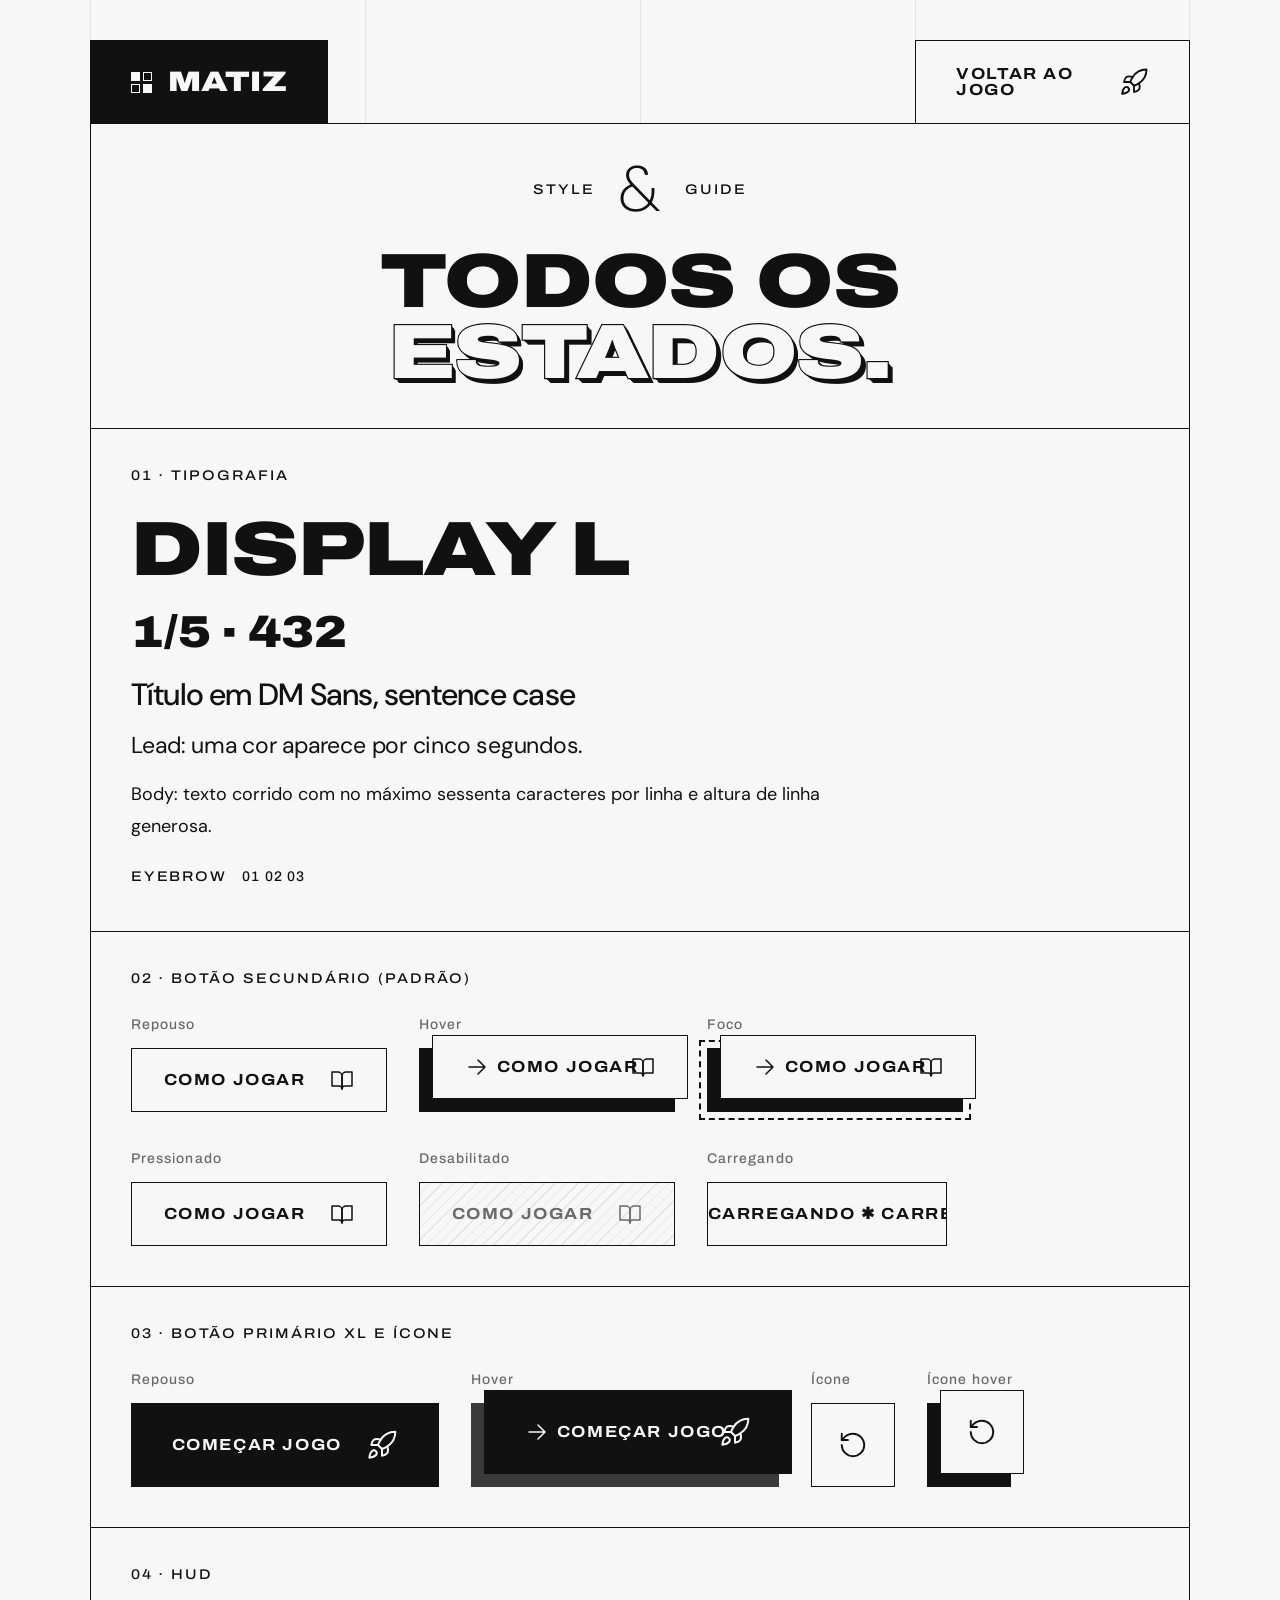
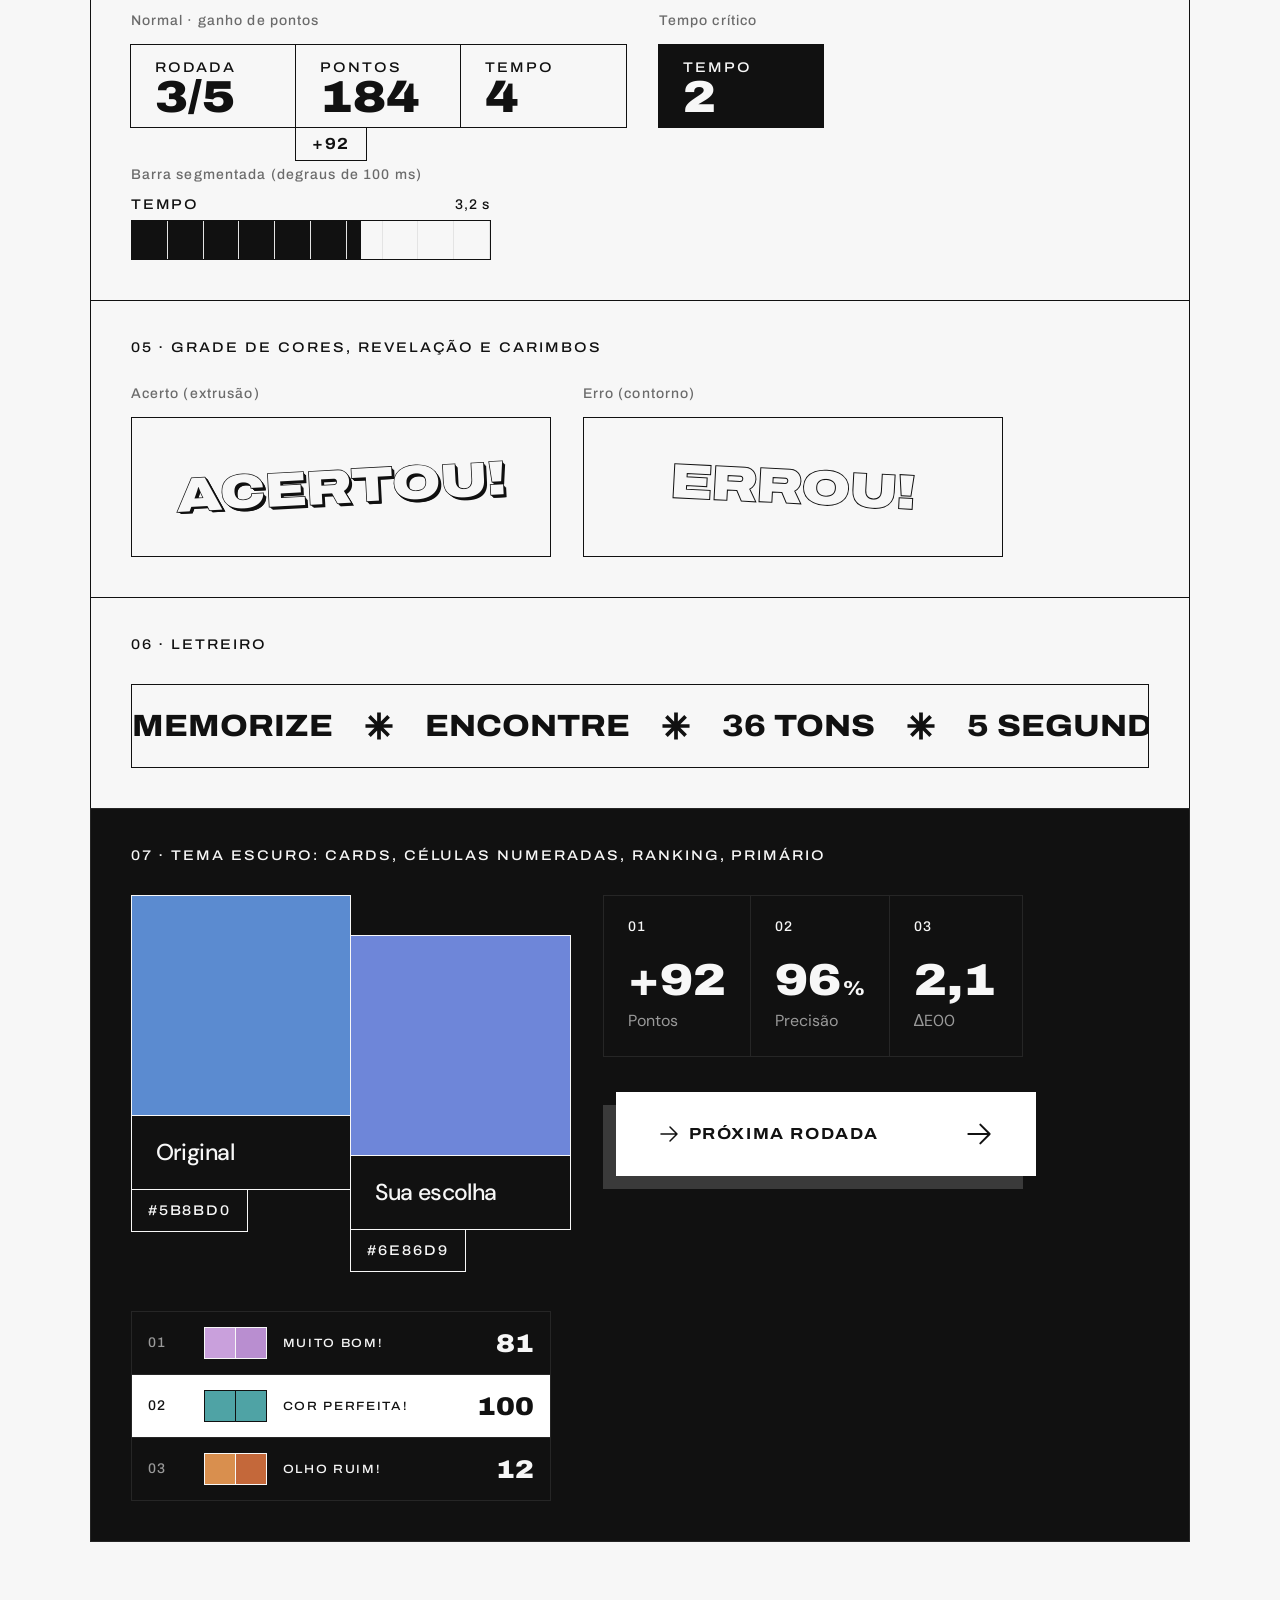
==== styleguide.html @ 28dfd8de "Redesign neo-brutalista, botões com motion da referência e publicação - Tokens em css/tokens.css; gr" ====
<!doctype html>
<html lang="pt-BR">
<head>
  <meta charset="utf-8">
  <meta name="viewport" content="width=device-width, initial-scale=1">
  <title>Matiz — style guide</title>
  <link rel="preconnect" href="https://fonts.googleapis.com">
  <link rel="preconnect" href="https://fonts.gstatic.com" crossorigin>
  <link href="https://fonts.googleapis.com/css2?family=Archivo:wdth,wght@100..125,400..900&family=DM+Sans:opsz,wght@9..40,200..500&display=swap" rel="stylesheet">
  <link rel="stylesheet" href="css/tokens.css">
  <link rel="stylesheet" href="styles.css">
  <style>
    /* Só a moldura desta página interna; os componentes vêm de styles.css. */
    .sg-section { border: var(--stroke) solid var(--border); margin-top: calc(var(--stroke) * -1); padding: var(--cell-pad); background: var(--surface); color: var(--text); }
    .sg-section > .eyebrow { display: block; margin-bottom: var(--s-5); }
    .sg-row { display: flex; flex-wrap: wrap; gap: var(--s-6) var(--s-5); align-items: flex-end; }
    .sg-item { display: flex; flex-direction: column; gap: var(--s-3); }
    .sg-item > .meta { color: var(--text-muted); }
    .sg-hud { display: flex; }
    .sg-card { width: 220px; }
    .sg-stamp { position: relative; height: 140px; width: 420px; max-width: 100%; border: var(--stroke) solid var(--border); }
    .sg-stamp .stamp { visibility: visible; font-size: 3rem; }
    .sg-progress { width: 360px; }
  </style>
</head>
<body data-theme="light">
  <svg width="0" height="0" style="position:absolute" aria-hidden="true">
    <defs>
      <symbol id="i-arrow" viewBox="0 0 24 24"><path d="M4 12h16M13 5l7 7-7 7"/></symbol>
      <symbol id="i-rocket" viewBox="0 0 24 24"><path d="M4.5 16.5c-1.5 1.26-2 5-2 5s3.74-.5 5-2c.71-.84.7-2.13-.09-2.91a2.18 2.18 0 0 0-2.91-.09z"/><path d="m12 15-3-3a22 22 0 0 1 2-3.95A12.88 12.88 0 0 1 22 2c0 2.72-.78 7.5-6 11a22.35 22.35 0 0 1-4 2z"/><path d="M9 12H4s.55-3.03 2-4c1.62-1.08 5 0 5 0M12 15v5s3.03-.55 4-2c1.08-1.62 0-5 0-5"/></symbol>
      <symbol id="i-restart" viewBox="0 0 24 24"><path d="M3 12a9 9 0 1 0 9-9 9.75 9.75 0 0 0-6.74 2.74L3 8"/><path d="M3 3v5h5"/></symbol>
      <symbol id="i-book" viewBox="0 0 24 24"><path d="M2 4h6a4 4 0 0 1 4 4v13a3 3 0 0 0-3-3H2z"/><path d="M22 4h-6a4 4 0 0 0-4 4v13a3 3 0 0 1 3-3h7z"/></symbol>
      <symbol id="i-star" viewBox="0 0 24 24"><path d="M12 2v20M2 12h20M4.9 4.9l14.2 14.2M19.1 4.9 4.9 19.1"/></symbol>
    </defs>
  </svg>
  <div class="bg-grid" aria-hidden="true"><i></i><i></i><i></i><i></i></div>

  <div class="wrap">
    <header class="top">
      <a class="btn btn-logo" href="index.html" aria-label="Matiz — voltar ao jogo"><span class="btn__panel"><span class="logo-mark" aria-hidden="true"><i></i><i></i><i></i><i></i></span><span class="logo-word">Matiz</span></span></a>
      <a class="btn btn-link-cell" href="index.html" style="margin-left:auto;width:calc(100% / var(--cols));text-decoration:none">
        <span class="btn__panel"><svg class="i btn__arrow" aria-hidden="true"><use href="#i-arrow"/></svg><span class="btn__text">Voltar ao jogo</span><svg class="i btn__icon btn__icon--rocket" aria-hidden="true"><use href="#i-rocket"/></svg></span>
      </a>
    </header>

    <section class="sg-section">
      <p class="pair"><span class="eyebrow">Style</span><span class="pair-amp" aria-hidden="true">&amp;</span><span class="eyebrow">Guide</span></p>
      <h1 class="display-l" style="text-align:center;margin-top:var(--s-5)">Todos os <span class="t-extrude">estados.</span></h1>
    </section>

    <section class="sg-section">
      <span class="eyebrow">01 · Tipografia</span>
      <p class="display-l">Display L</p>
      <p class="stat" style="margin-top:var(--s-4)">1/5 · 432</p>
      <p class="title" style="margin-top:var(--s-4)">Título em DM Sans, sentence case</p>
      <p class="lead" style="margin-top:var(--s-3)">Lead: uma cor aparece por cinco segundos.</p>
      <p style="margin-top:var(--s-3);max-width:60ch">Body: texto corrido com no máximo sessenta caracteres por linha e altura de linha generosa.</p>
      <p style="margin-top:var(--s-3)"><span class="eyebrow">Eyebrow</span> &nbsp; <span class="meta">01 02 03</span></p>
    </section>

    <section class="sg-section">
      <span class="eyebrow">02 · Botão secundário (padrão)</span>
      <div class="sg-row">
        <div class="sg-item"><span class="meta">Repouso</span><button class="btn"><span class="btn__panel"><svg class="i btn__arrow" aria-hidden="true"><use href="#i-arrow"/></svg><span class="btn__text">Como jogar</span><svg class="i btn__icon btn__icon--book" aria-hidden="true"><use href="#i-book"/></svg></span></button></div>
        <div class="sg-item"><span class="meta">Hover</span><button class="btn is-hover"><span class="btn__panel"><svg class="i btn__arrow" aria-hidden="true"><use href="#i-arrow"/></svg><span class="btn__text">Como jogar</span><svg class="i btn__icon btn__icon--book" aria-hidden="true"><use href="#i-book"/></svg></span></button></div>
        <div class="sg-item"><span class="meta">Foco</span><button class="btn is-focus"><span class="btn__panel"><svg class="i btn__arrow" aria-hidden="true"><use href="#i-arrow"/></svg><span class="btn__text">Como jogar</span><svg class="i btn__icon btn__icon--book" aria-hidden="true"><use href="#i-book"/></svg></span></button></div>
        <div class="sg-item"><span class="meta">Pressionado</span><button class="btn is-active"><span class="btn__panel"><svg class="i btn__arrow" aria-hidden="true"><use href="#i-arrow"/></svg><span class="btn__text">Como jogar</span><svg class="i btn__icon btn__icon--book" aria-hidden="true"><use href="#i-book"/></svg></span></button></div>
        <div class="sg-item"><span class="meta">Desabilitado</span><button class="btn" disabled><span class="btn__panel"><svg class="i btn__arrow" aria-hidden="true"><use href="#i-arrow"/></svg><span class="btn__text">Como jogar</span><svg class="i btn__icon btn__icon--book" aria-hidden="true"><use href="#i-book"/></svg></span></button></div>
        <div class="sg-item"><span class="meta">Carregando</span><button class="btn is-loading" style="width:240px"><span class="btn__panel"><svg class="i btn__arrow" aria-hidden="true"><use href="#i-arrow"/></svg><span class="btn__text">Como jogar</span><svg class="i btn__icon btn__icon--book" aria-hidden="true"><use href="#i-book"/></svg></span></button></div>
      </div>
    </section>

    <section class="sg-section">
      <span class="eyebrow">03 · Botão primário xl e ícone</span>
      <div class="sg-row">
        <div class="sg-item"><span class="meta">Repouso</span><button class="btn btn-primary btn-xl"><span class="btn__panel"><svg class="i btn__arrow" aria-hidden="true"><use href="#i-arrow"/></svg><span class="btn__text">Começar jogo</span><svg class="i btn__icon btn__icon--rocket" aria-hidden="true"><use href="#i-rocket"/></svg></span></button></div>
        <div class="sg-item"><span class="meta">Hover</span><button class="btn btn-primary btn-xl is-hover"><span class="btn__panel"><svg class="i btn__arrow" aria-hidden="true"><use href="#i-arrow"/></svg><span class="btn__text">Começar jogo</span><svg class="i btn__icon btn__icon--rocket" aria-hidden="true"><use href="#i-rocket"/></svg></span></button></div>
        <div class="sg-item"><span class="meta">Ícone</span><button class="btn btn-icon" aria-label="Reiniciar"><span class="btn__panel"><svg class="i btn__icon btn__icon--spin" aria-hidden="true"><use href="#i-restart"/></svg></span></button></div>
        <div class="sg-item"><span class="meta">Ícone hover</span><button class="btn btn-icon is-hover" aria-label="Reiniciar"><span class="btn__panel"><svg class="i btn__icon btn__icon--spin" aria-hidden="true"><use href="#i-restart"/></svg></span></button></div>
      </div>
    </section>

    <section class="sg-section">
      <span class="eyebrow">04 · HUD</span>
      <div class="sg-row">
        <div class="sg-item"><span class="meta">Normal · ganho de pontos</span>
          <div class="sg-hud">
            <div class="hud-cell"><span class="eyebrow">Rodada</span><b class="stat">3/5</b></div>
            <div class="hud-cell"><span class="eyebrow">Pontos</span><b class="stat">184</b><span class="gain is-on">+92</span></div>
            <div class="hud-cell"><span class="eyebrow">Tempo</span><b class="stat">4</b></div>
          </div>
        </div>
        <div class="sg-item"><span class="meta">Tempo crítico</span>
          <div class="sg-hud"><div class="hud-cell hud-time is-critical"><span class="eyebrow">Tempo</span><b class="stat">2</b></div></div>
        </div>
        <div class="sg-item sg-progress"><span class="meta">Barra segmentada (degraus de 100 ms)</span>
          <div class="progress"><div class="progress-head"><span class="eyebrow">Tempo</span><span class="meta">3,2 s</span></div><div class="progress-bar"><i style="width:64%"></i></div></div>
        </div>
      </div>
    </section>

    <section class="sg-section">
      <span class="eyebrow">05 · Grade de cores, revelação e carimbos</span>
      <div class="sg-row">
        <div class="sg-item"><span class="meta">Acerto (extrusão)</span><div class="sg-stamp"><p class="stamp is-on t-extrude">Acertou!</p></div></div>
        <div class="sg-item"><span class="meta">Erro (contorno)</span><div class="sg-stamp"><p class="stamp is-on is-miss">Errou!</p></div></div>
      </div>
    </section>

    <section class="sg-section">
      <span class="eyebrow">06 · Letreiro</span>
      <div style="position:relative;height:var(--cell)">
        <div class="marquee" aria-hidden="true" style="left:0;width:100%;bottom:0">
          <div class="marquee__track">
            <span>Memorize</span><svg class="star"><use href="#i-star"/></svg><span>Encontre</span><svg class="star"><use href="#i-star"/></svg><span>36 tons</span><svg class="star"><use href="#i-star"/></svg><span>5 segundos</span><svg class="star"><use href="#i-star"/></svg>
            <span>Memorize</span><svg class="star"><use href="#i-star"/></svg><span>Encontre</span><svg class="star"><use href="#i-star"/></svg><span>36 tons</span><svg class="star"><use href="#i-star"/></svg><span>5 segundos</span><svg class="star"><use href="#i-star"/></svg>
          </div>
        </div>
      </div>
    </section>

    <section class="sg-section" data-theme="dark">
      <span class="eyebrow">07 · Tema escuro: cards, células numeradas, ranking, primário</span>
      <div class="sg-row" style="align-items:flex-start">
        <div class="cards" style="border:0;padding:0;width:440px">
          <figure class="card"><div class="card-media" style="background:#5B8BD0"></div><figcaption class="card-title">Original</figcaption><span class="card-tag">#5B8BD0</span></figure>
          <figure class="card"><div class="card-media" style="background:#6E86D9"></div><figcaption class="card-title">Sua escolha</figcaption><span class="card-tag">#6E86D9</span></figure>
        </div>
        <div class="sg-item" style="width:420px">
          <dl class="numbered">
            <div><span class="meta">01</span><dt>Pontos</dt><dd class="stat">+92</dd></div>
            <div><span class="meta">02</span><dt>Precisão</dt><dd class="stat">96<small>%</small></dd></div>
            <div><span class="meta">03</span><dt>ΔE00</dt><dd class="stat">2,1</dd></div>
          </dl>
          <button class="btn btn-primary btn-xl is-hover" style="margin-top:var(--s-5)"><span class="btn__panel"><svg class="i btn__arrow" aria-hidden="true"><use href="#i-arrow"/></svg><span class="btn__text">Próxima rodada</span><svg class="i btn__icon btn__icon--arrow" aria-hidden="true"><use href="#i-arrow"/></svg></span></button>
        </div>
        <ol class="ranking" style="border:0;padding:0;width:420px">
          <li><span class="meta">01</span><span class="pair-sw"><i style="background:#C9A0DC"></i><i style="background:#B98ED0"></i></span><span class="eyebrow">Muito bom!</span><span class="stat">81</span></li>
          <li class="is-top"><span class="meta">02</span><span class="pair-sw"><i style="background:#4FA3A5"></i><i style="background:#4FA3A5"></i></span><span class="eyebrow">Cor perfeita!</span><span class="stat">100</span></li>
          <li><span class="meta">03</span><span class="pair-sw"><i style="background:#D98F4E"></i><i style="background:#C4683A"></i></span><span class="eyebrow">Olho ruim!</span><span class="stat">12</span></li>
        </ol>
      </div>
    </section>
  </div>
</body>
</html>
---- css/tokens.css ----
/* Tokens — única fonte de cores, fontes, espaçamentos, sombras e durações. */
:root {
  /* Cores — tema claro (padrão) */
  --paper: #F7F7F7;
  --paper-pure: #FFFFFF;
  --ink: #111111;
  --ink-soft: #3A3A3A;
  --ink-muted: #6B6B6B;
  --line: #E4E4E4;
  --line-dark: #262626;
  --accent: none; /* sem acento: o jogo já é todo sobre cor */

  /* Papéis semânticos */
  --surface: var(--paper);
  --surface-invert: var(--ink);
  --text: var(--ink);
  --text-invert: var(--paper);
  --text-muted: var(--ink-muted);
  --border: var(--ink);
  --grid-line: var(--line);
  --hard-shadow: var(--ink);
  --hatch: repeating-linear-gradient(-45deg, transparent 0 7px, var(--grid-line) 7px 8px);
  --hatch-strong: repeating-linear-gradient(-45deg, transparent 0 6px, var(--ink) 6px 7.5px);

  /* Tipografia */
  --font-display: "Archivo", "Arial Black", sans-serif;
  --font-body: "DM Sans", "Helvetica Neue", Arial, sans-serif;

  --fs-display-xl: clamp(3.5rem, 8vw, 8rem);
  --fs-display-l: clamp(2.75rem, 6vw, 6rem);
  --fs-stat: clamp(2rem, 3.5vw, 3.5rem);
  --fs-title: clamp(1.75rem, 2.4vw, 2.75rem);
  --fs-lead: clamp(1.25rem, 1.8vw, 1.75rem);
  --fs-body: 1.125rem;
  --fs-label: 1rem;
  --fs-eyebrow: .875rem;
  --fs-meta: .875rem;
  --fs-marquee: clamp(1.5rem, 2.4vw, 2.25rem);

  /* Espaçamento (base 8) */
  --s-1: 4px; --s-2: 8px; --s-3: 16px; --s-4: 24px; --s-5: 32px;
  --s-6: 40px; --s-7: 64px; --s-8: 96px; --s-9: 128px;

  /* Módulo da grade */
  --cell: 84px;           /* altura dos blocos do topo e dos botões (80–85px) */
  --cell-sm: 64px;
  --cell-pad: 40px;
  --container: min(1880px, 100% - 14vw);
  --cols: 4;

  /* Bordas e sombras */
  --stroke: 1px;
  --frame: 10px;
  --lift-x: 13px;
  --lift-y: -13px;
  --modal-shadow: -12px 16px 0 0 var(--hard-shadow);

  /* Movimento */
  --ease-snap: cubic-bezier(.2, .9, .1, 1);
  --dur-instant: 60ms;
  --dur-fast: 120ms;
  --dur-base: 180ms;
  --dur-slow: 320ms;
  /* Movimento dos botões, medido na referência:
     painel desliza em 400ms; seta e texto deslizam em 800ms, curva expo-out */
  --ease-expo: cubic-bezier(.19, 1, .22, 1);
  --dur-lift: 400ms;
  --dur-glide: 800ms;
  --arrow-shift: 32px;
}

[data-theme="dark"] {
  --surface: var(--ink);
  --surface-invert: var(--paper-pure);
  --text: var(--paper);
  --text-invert: var(--ink);
  --text-muted: #9A9A9A;
  --border: var(--line-dark);
  --grid-line: var(--line-dark);
  --hard-shadow: var(--ink-soft);
}

@media (max-width: 767px) {
  :root {
    --cols: 2;
    --cell: 64px;
    --cell-pad: 24px;
    --lift-x: 6px;
    --lift-y: -6px;
    --fs-label: .875rem;
    --modal-shadow: -6px 8px 0 0 var(--hard-shadow);
  }
}
---- styles.css ----
/*
 * Matiz — neo-brutalismo editorial: grade exposta, monocromia, caixas de 1px
 * com bordas compartilhadas e peças que se soltam da grade com sombra dura.
 * Todos os valores vêm de css/tokens.css. As únicas cores fora dos tokens
 * são as cores do próprio jogo (amostras), aplicadas via JS.
 */

* { box-sizing: border-box; margin: 0; padding: 0; }

html { background: var(--paper); }

body {
  min-height: 100vh;
  min-height: 100dvh;
  background: var(--surface);
  color: var(--text);
  font-family: var(--font-body);
  font-size: var(--fs-body);
  line-height: 1.8;
  font-variant-numeric: tabular-nums;
  -webkit-font-smoothing: antialiased;
  -webkit-tap-highlight-color: transparent;
  overflow-x: hidden;
}

button { font: inherit; color: inherit; background: none; border: 0; cursor: pointer; text-align: left; }
ol, ul { list-style: none; }

:focus-visible { outline: 2px dashed var(--text); outline-offset: 6px; }

/* ---------- Tipografia ---------- */

.display-xl,
.display-l,
.stat,
.label,
.eyebrow,
.meta,
.btn {
  font-family: var(--font-display);
}

.display-xl {
  font-size: var(--fs-display-xl);
  font-weight: 900;
  font-variation-settings: "wdth" 125;
  line-height: .9;
  letter-spacing: -0.01em;
  text-transform: uppercase;
}
.display-l {
  font-size: var(--fs-display-l);
  font-weight: 900;
  font-variation-settings: "wdth" 125;
  line-height: .92;
  letter-spacing: -0.01em;
  text-transform: uppercase;
}
.stat {
  font-size: var(--fs-stat);
  font-weight: 900;
  font-variation-settings: "wdth" 112;
  line-height: 1;
  font-variant-numeric: tabular-nums;
}
.title {
  font-family: var(--font-body);
  font-size: var(--fs-title);
  font-weight: 500;
  line-height: 1.1;
  letter-spacing: -0.025em;
}
.lead {
  font-size: var(--fs-lead);
  line-height: 1.45;
  letter-spacing: -0.01em;
  max-width: 34ch;
}
.eyebrow {
  font-size: var(--fs-eyebrow);
  font-weight: 500;
  font-variation-settings: "wdth" 112;
  line-height: 1;
  letter-spacing: .14em;
  text-transform: uppercase;
}
.meta {
  font-size: var(--fs-meta);
  font-weight: 500;
  line-height: 1;
  letter-spacing: .08em;
  font-variant-numeric: tabular-nums;
}

/* Texto contorno com extrusão (no máximo um por tela) */
.t-extrude {
  color: var(--surface);
  -webkit-text-stroke: .03em var(--text);
  paint-order: stroke fill;
  text-shadow:
    .01em .01em 0 var(--text), .02em .02em 0 var(--text), .03em .03em 0 var(--text),
    .04em .04em 0 var(--text), .05em .05em 0 var(--text), .06em .06em 0 var(--text);
}

/* Eyebrow em par com conector */
.pair {
  display: flex;
  align-items: center;
  justify-content: center;
  gap: var(--s-4);
}
.pair-amp {
  font-family: var(--font-body);
  font-weight: 200;
  font-size: var(--s-7);
  line-height: .8;
}

/* ---------- Ícones ---------- */

.i {
  width: 32px;
  height: 32px;
  flex: none;
  fill: none;
  stroke: currentColor;
  stroke-width: 1.5;
  stroke-linecap: round;
  stroke-linejoin: round;
}
.star {
  width: 28px;
  height: 28px;
  flex: none;
  fill: none;
  stroke: currentColor;
  stroke-width: 3.2;
  stroke-linecap: square;
}

/* ---------- Grade de fundo ---------- */

.bg-grid {
  position: fixed;
  inset: 0;
  width: var(--container);
  margin-inline: auto;
  display: grid;
  grid-template-columns: repeat(var(--cols), 1fr);
  pointer-events: none;
  z-index: 0;
}
.bg-grid i { border-left: var(--stroke) solid var(--grid-line); }
.bg-grid i:last-child { border-right: var(--stroke) solid var(--grid-line); }

.wrap {
  position: relative;
  z-index: 1;
  width: var(--container);
  margin-inline: auto;
  padding: var(--s-6) 0 var(--s-8);
}

/* ---------- Botão ----------
 * Anatomia (igual à referência): o <button> é o "slot" escuro na grade; o
 * .btn__panel é a peça clara por cima. No hover o painel desliza para cima e
 * para a direita, revelando o slot como sombra dura. A seta entra pela
 * esquerda e empurra o texto; o ícone da direita faz uma micro-animação.
 */

.btn {
  position: relative;
  display: inline-flex;
  min-height: var(--cell-sm);
  padding: 0;
  background: var(--hard-shadow);
  color: var(--text);
  border: 0;
  border-radius: 0;
  font-weight: 700;
  font-variation-settings: "wdth" 112;
  font-size: var(--fs-label);
  line-height: 1;
  letter-spacing: .1em;
  text-transform: uppercase;
  text-decoration: none;
  -webkit-user-select: none;
  user-select: none;
}
.btn[hidden] { display: none; }

.btn__panel {
  position: relative;
  flex: 1;
  min-height: inherit; /* <button> não estica o filho até o min-height */
  display: flex;
  align-items: center;
  justify-content: space-between;
  gap: var(--s-4);
  min-width: 0;
  padding: 0 var(--s-5);
  background: var(--surface);
  color: var(--text);
  border: var(--stroke) solid var(--border);
  overflow: hidden;
  transition: transform var(--dur-lift) var(--ease-expo);
}

.btn__arrow {
  position: absolute;
  left: var(--s-5);
  top: 50%;
  width: 24px;
  height: 24px;
  margin-top: -12px;
  transform: translateX(-80px);
  transition: transform var(--dur-glide) var(--ease-expo);
}
.btn__text {
  display: block;
  transition: transform var(--dur-glide) var(--ease-expo);
}
.btn__icon { width: 24px; height: 24px; }

/* levantado */
.btn:hover .btn__panel,
.btn:focus-visible .btn__panel,
.btn.is-hover .btn__panel,
.btn.is-focus .btn__panel {
  transform: translate(var(--lift-x), var(--lift-y));
}
.btn:hover .btn__arrow,
.btn:focus-visible .btn__arrow,
.btn.is-hover .btn__arrow,
.btn.is-focus .btn__arrow {
  transform: none;
  transition-delay: 100ms;
}
.btn:hover .btn__text,
.btn:focus-visible .btn__text,
.btn.is-hover .btn__text,
.btn.is-focus .btn__text {
  transform: translateX(var(--arrow-shift));
  transition-delay: 50ms;
}

/* micro-animações do ícone (equivalentes às do site de referência) */
.btn:hover .btn__icon--rocket, .btn:focus-visible .btn__icon--rocket, .btn.is-hover .btn__icon--rocket { animation: icon-rocket 1s var(--ease-expo) 80ms; }
.btn:hover .btn__icon--arrow, .btn:focus-visible .btn__icon--arrow, .btn.is-hover .btn__icon--arrow { animation: icon-arrow 900ms var(--ease-expo) 80ms; }
.btn:hover .btn__icon--spin, .btn:focus-visible .btn__icon--spin, .btn.is-hover .btn__icon--spin { animation: icon-spin 900ms var(--ease-expo) 60ms; }
.btn:hover .btn__icon--book, .btn:focus-visible .btn__icon--book, .btn.is-hover .btn__icon--book { animation: icon-book 800ms var(--ease-expo) 80ms; }

/* pressionado: o painel afunda de volta ao slot */
.btn:active .btn__panel,
.btn.is-active .btn__panel {
  transform: none;
  transition-duration: var(--dur-instant);
}

.btn:focus-visible, .btn.is-focus { outline: 2px dashed var(--text); outline-offset: 6px; }

/* tamanhos */
.btn-xl { min-height: var(--cell); }
.btn-xl .btn__panel { padding: 0 var(--cell-pad); }
.btn-xl .btn__arrow { left: var(--cell-pad); }
.btn-xl .btn__icon { width: 32px; height: 32px; }

.btn-icon { width: var(--cell); height: var(--cell); min-height: var(--cell); }
.btn-icon .btn__panel { justify-content: center; padding: 0; }
.btn-icon .btn__icon { width: 30px; height: 30px; }

.btn-link-cell { min-height: var(--cell); }
.btn-link-cell .btn__panel { padding: 0 var(--cell-pad); }
.btn-link-cell .btn__arrow { left: var(--cell-pad); }
.btn-link-cell .btn__icon { width: 30px; height: 30px; }

/* variantes */
.btn-primary { --hard-shadow: var(--ink-soft); }
.btn-primary .btn__panel {
  background: var(--surface-invert);
  color: var(--text-invert);
  border-color: var(--surface-invert);
}

/* estados */
.btn:disabled, .btn.is-disabled { cursor: not-allowed; background: transparent; }
.btn:disabled .btn__panel, .btn.is-disabled .btn__panel {
  transform: none;
  color: var(--text-muted);
  background: var(--surface) var(--hatch);
  border-color: var(--border);
}
.btn:disabled .btn__arrow, .btn.is-disabled .btn__arrow { transform: translateX(-80px); }
.btn:disabled .btn__text, .btn.is-disabled .btn__text { transform: none; }
.btn:disabled .btn__icon, .btn.is-disabled .btn__icon { animation: none; }

.btn.is-loading { pointer-events: none; }
.btn.is-loading .btn__panel { transform: none; }
.btn.is-loading .btn__panel > * { visibility: hidden; }
.btn.is-loading .btn__panel::after {
  content: "Carregando ✱ Carregando ✱ Carregando ✱ Carregando ✱";
  position: absolute;
  left: 0;
  top: 50%;
  translate: 0 -50%;
  white-space: nowrap;
  animation: marquee 3s linear infinite;
}

/* toque: o primário repousa levantado e afunda no toque */
@media (hover: none) {
  .btn-primary .btn__panel { transform: translate(var(--lift-x), var(--lift-y)); }
  .btn-primary .btn__arrow { transform: none; }
  .btn-primary .btn__text { transform: translateX(var(--arrow-shift)); }
  .btn-primary:active .btn__panel { transform: none; }
}

/* ---------- Topo / HUD ---------- */

.top {
  display: flex;
  align-items: stretch;
  min-height: var(--cell);
}

.btn-logo { --hard-shadow: var(--ink-soft); height: var(--cell); min-height: var(--cell); }
.btn-logo .btn__panel {
  justify-content: flex-start;
  gap: var(--s-3);
  padding: 0 var(--cell-pad);
  background: var(--surface-invert);
  color: var(--text-invert);
  border-color: var(--surface-invert);
  font-family: var(--font-display);
  font-weight: 900;
  font-variation-settings: "wdth" 125;
  font-size: clamp(1.25rem, 2.2vw, 2rem);
  letter-spacing: .02em;
  text-transform: uppercase;
  line-height: 1;
}
.logo-mark { display: grid; grid-template-columns: repeat(2, 9px); gap: 3px; }
.logo-mark i { width: 9px; height: 9px; border: var(--stroke) solid currentColor; }
.logo-mark i:nth-child(1), .logo-mark i:nth-child(4) { background: currentColor; }

#btn-howto { margin-left: auto; width: calc(100% / var(--cols)); }

.hud {
  display: flex;
  margin-left: auto;
}
.hud[hidden] { display: none; }
.hud-cell {
  position: relative;
  display: flex;
  flex-direction: column;
  justify-content: space-between;
  width: clamp(150px, 13vw, 220px);
  height: var(--cell);
  padding: var(--s-3) var(--s-4) var(--s-2);
  background: var(--surface);
  border: var(--stroke) solid var(--border);
  margin-left: calc(var(--stroke) * -1);
}
.hud .stat { font-size: clamp(1.5rem, 2.2vw, 2.25rem); }
.hud-time.is-critical { animation: blink 1s step-end infinite; }
.hud-time.is-critical { background: var(--surface-invert); color: var(--text-invert); }
.gain {
  position: absolute;
  top: 100%;
  left: calc(var(--stroke) * -1);
  padding: var(--s-2) var(--s-3);
  background: var(--surface);
  border: var(--stroke) solid var(--border);
  font-family: var(--font-display);
  font-weight: 700;
  font-variation-settings: "wdth" 112;
  font-size: var(--fs-label);
  letter-spacing: .1em;
  line-height: 1;
  visibility: hidden;
}
.gain.is-on { visibility: visible; }
.stat.tick { animation: tick var(--dur-fast) var(--ease-snap); }

#btn-restart { margin-left: calc(var(--stroke) * -1); }

/* ---------- Palco ---------- */

.stage { display: grid; margin-top: calc(var(--stroke) * -1); }
.view {
  grid-area: 1 / 1;
  min-width: 0;
  opacity: 0;
  transform: translateY(24px);
  transition: opacity var(--dur-base) var(--ease-snap), transform var(--dur-slow) var(--ease-snap);
}
.view[hidden] { display: none; }
.view.is-active { opacity: 1; transform: none; }

/* ---------- Abertura ---------- */

.hero {
  position: relative;
  display: flex;
  flex-direction: column;
  align-items: center;
  text-align: center;
  padding: var(--s-6) var(--cell-pad) calc(var(--cell) / 2 + var(--s-6));
  border: var(--stroke) solid var(--border);
}
.hero .display-xl { margin-top: var(--s-3); max-width: 16ch; font-size: clamp(2.5rem, 5.4vw, 5.75rem); }
.hero .lead { margin-top: var(--s-4); }
.hero .btn { margin-top: var(--s-5); min-width: min(100%, 360px); }
.best { margin-top: var(--s-4); font-size: var(--fs-eyebrow); color: var(--text-muted); }
.best b { color: var(--text); font-weight: 500; }

.marquee {
  position: absolute;
  z-index: 2;
  bottom: calc(var(--cell) / -2);
  left: 25%;
  width: 50%;
  height: var(--cell);
  display: flex;
  align-items: center;
  overflow: hidden;
  background: var(--surface);
  border: var(--stroke) solid var(--border);
}
.marquee__track {
  display: flex;
  align-items: center;
  gap: var(--s-5);
  padding-right: var(--s-5);
  white-space: nowrap;
  font-family: var(--font-display);
  font-weight: 800;
  font-variation-settings: "wdth" 112;
  font-size: var(--fs-marquee);
  text-transform: uppercase;
  line-height: 1;
  animation: marquee 34s linear infinite;
}
.marquee:hover .marquee__track { animation-play-state: paused; }

.rules {
  display: grid;
  grid-template-columns: repeat(var(--cols), 1fr);
  gap: var(--stroke);
  background: var(--border);
  border: var(--stroke) solid var(--border);
  margin-top: calc(var(--stroke) * -1);
}
.rules:focus { outline: none; }
.rules:focus-visible { outline: 2px dashed var(--text); outline-offset: 6px; }
.rules li {
  background: var(--surface);
  padding: calc(var(--cell) / 2 + var(--cell-pad)) var(--cell-pad) var(--cell-pad);
}
.rules .title { margin-top: var(--s-5); font-size: clamp(1.5rem, 2vw, 2.25rem); }
.rules p { margin-top: var(--s-4); max-width: 60ch; }

/* ---------- Jogo: memorizar / escolher ---------- */

.play {
  display: grid;
  grid-template-columns: 1fr 1fr;
  border: var(--stroke) solid var(--border);
}
.play-copy {
  display: flex;
  flex-direction: column;
  align-items: flex-start;
  gap: var(--s-4);
  padding: var(--cell-pad);
}
.play-copy .pair { justify-content: flex-start; }
.play-copy .lead { margin-top: calc(var(--s-2) * -1); }
.play-area {
  position: relative;
  display: grid;
  place-items: center;
  padding: var(--cell-pad);
  border-left: var(--stroke) solid var(--border);
}

.progress { width: 100%; max-width: 420px; margin-top: auto; }
.progress-head { display: flex; justify-content: space-between; align-items: baseline; margin-bottom: var(--s-2); }
.progress-bar {
  position: relative;
  height: var(--s-6);
  border: var(--stroke) solid var(--border);
  background: var(--surface);
}
.progress-bar i { display: block; height: 100%; width: 100%; background: var(--surface-invert); }
.progress-bar::after {
  content: "";
  position: absolute;
  inset: 0;
  background: repeating-linear-gradient(90deg, transparent 0 calc(10% - 1px), var(--grid-line) calc(10% - 1px) 10%);
}

.swatch {
  width: min(100%, calc(100dvh - var(--cell) - 180px));
  min-width: 220px;
  aspect-ratio: 1;
  border: var(--stroke) solid var(--border);
}

.grid {
  width: min(100%, calc(100dvh - var(--cell) - 170px));
  min-width: 240px;
  aspect-ratio: 1;
  display: grid;
  grid-template-columns: repeat(6, 1fr);
  gap: var(--stroke);
  background: var(--border);
  border: var(--stroke) solid var(--border);
}
.cell {
  position: relative;
  min-width: 0;
  transition: transform var(--dur-fast) var(--ease-snap), box-shadow var(--dur-fast) var(--ease-snap);
}
.cell:hover, .cell:focus-visible {
  z-index: 2;
  transform: translate(4px, -5px);
  box-shadow: -4px 5px 0 0 var(--hard-shadow);
}
.cell:focus-visible { outline-offset: 3px; }
.cell:active { transform: none; box-shadow: none; transition-duration: var(--dur-instant); }
.grid.is-locked { pointer-events: none; }

.grid.is-revealed { background: var(--grid-line); }
.grid.is-revealed .cell { transform: none; box-shadow: none; }
.grid.is-revealed .cell:not(.is-answer):not(.is-picked) { opacity: .12; }
.cell.is-answer { z-index: 3; outline: 5px solid var(--text); outline-offset: 0; }
.cell-star {
  position: absolute;
  top: -26px;
  right: -26px;
  width: 30px;
  height: 30px;
  display: grid;
  place-items: center;
  background: var(--surface-invert);
  color: var(--text-invert);
}
.cell-star .star { width: 18px; height: 18px; }
.cell.is-picked:not(.is-answer) { z-index: 3; animation: shake 240ms steps(4); }
.cell.is-picked:not(.is-answer)::before {
  content: "";
  position: absolute;
  inset: 0;
  background: var(--hatch-strong);
  opacity: .55;
}
.cell.is-picked:not(.is-answer)::after {
  content: "Você";
  position: absolute;
  top: 100%;
  left: -1px;
  padding: var(--s-1) var(--s-2);
  background: var(--surface);
  border: var(--stroke) solid var(--border);
  font-family: var(--font-display);
  font-size: .6875rem;
  font-weight: 700;
  font-variation-settings: "wdth" 112;
  letter-spacing: .1em;
  text-transform: uppercase;
  line-height: 1;
  white-space: nowrap;
}

.stamp {
  position: absolute;
  left: 50%;
  top: 50%;
  z-index: 5;
  translate: -50% -50%;
  rotate: -3deg;
  font-family: var(--font-display);
  font-weight: 900;
  font-variation-settings: "wdth" 125;
  font-size: clamp(2.5rem, 6vw, 5rem);
  line-height: 1;
  text-transform: uppercase;
  white-space: nowrap;
  pointer-events: none;
  visibility: hidden;
}
.stamp.is-on { visibility: visible; animation: stamp var(--dur-base) steps(3); }
.stamp.is-miss {
  color: var(--surface);
  -webkit-text-stroke: 2px var(--text);
  paint-order: stroke fill;
  rotate: 3deg;
}

/* ---------- Modais (resultado, final) — tema escuro ---------- */

.modal {
  display: grid;
  grid-template-columns: 1fr 1fr;
  background: var(--surface);
  border: var(--stroke) solid var(--border);
  box-shadow: var(--modal-shadow);
}
.view.is-active .modal { animation: modal-in var(--dur-slow) var(--ease-snap); }
.modal-copy {
  display: flex;
  flex-direction: column;
  align-items: flex-start;
  gap: var(--s-5);
  padding: var(--cell-pad);
}
.modal-copy .pair { justify-content: flex-start; }
.modal-copy .btn { width: 100%; margin-top: auto; }

.verdict { overflow-wrap: anywhere; }

.numbered {
  width: 100%;
  display: grid;
  grid-template-columns: repeat(3, 1fr);
  gap: var(--stroke);
  background: var(--border);
  border: var(--stroke) solid var(--border);
}
.numbered-2 { grid-template-columns: repeat(2, 1fr); }
.numbered > div {
  display: flex;
  flex-direction: column;
  gap: var(--s-2);
  padding: var(--s-4);
  background: var(--surface);
}
.numbered dt { font-size: 1rem; line-height: 1.3; color: var(--text-muted); order: 2; }
.numbered dd { order: 1; margin-top: var(--s-3); }
.numbered .meta { order: 0; }
.numbered dd small { font-size: .45em; margin-left: 2px; }

.cards {
  display: flex;
  align-items: flex-start;
  padding: var(--cell-pad);
  border-left: var(--stroke) solid var(--border);
}
.card { flex: 1; min-width: 0; }
.card + .card { margin-left: calc(var(--stroke) * -1); margin-top: var(--s-6); }
.card-media { aspect-ratio: 1; border: var(--stroke) solid var(--text); }
.card-title {
  margin-top: calc(var(--stroke) * -1);
  padding: var(--s-4);
  border: var(--stroke) solid var(--text);
  font-size: clamp(1.25rem, 1.8vw, 1.75rem);
  font-weight: 500;
  letter-spacing: -0.025em;
  line-height: 1.1;
}
.card-tag {
  display: inline-block;
  margin-top: calc(var(--stroke) * -1);
  padding: var(--s-2) var(--s-3);
  border: var(--stroke) solid var(--text);
  font-family: var(--font-display);
  font-size: var(--fs-eyebrow);
  font-weight: 500;
  font-variation-settings: "wdth" 112;
  letter-spacing: .14em;
  text-transform: uppercase;
}

.total { font-family: var(--font-display); font-weight: 900; font-variation-settings: "wdth" 125; font-size: var(--fs-display-xl); line-height: .9; }
.total small { font-size: .28em; color: var(--text-muted); font-weight: 700; margin-left: var(--s-2); }
.rank { max-width: 18ch; }

.ranking {
  display: flex;
  flex-direction: column;
  justify-content: center;
  padding: var(--cell-pad);
  border-left: var(--stroke) solid var(--border);
}
.ranking li {
  display: grid;
  grid-template-columns: 40px auto 1fr auto;
  align-items: center;
  gap: var(--s-3);
  min-height: var(--cell-sm);
  padding: 0 var(--s-3);
  border: var(--stroke) solid var(--border);
  margin-top: calc(var(--stroke) * -1);
}
.ranking li:hover,
.ranking li.is-top { background: var(--surface-invert); color: var(--text-invert); }
.ranking li:hover .meta, .ranking li.is-top .meta { color: var(--text-invert); }
.ranking .meta { color: var(--text-muted); }
.ranking .pair-sw { display: flex; }
.ranking .pair-sw i { width: 32px; height: 32px; border: var(--stroke) solid currentColor; }
.ranking .pair-sw i + i { margin-left: calc(var(--stroke) * -1); }
.ranking .eyebrow { font-size: .75rem; }
.ranking .stat { font-size: clamp(1.5rem, 2vw, 2rem); text-align: right; }

/* ---------- Animações ---------- */

@keyframes marquee { to { transform: translateX(-50%); } }
@keyframes icon-rocket {
  0% { transform: none; }
  20% { transform: translate(-3px, 3px) rotate(-10deg); }
  50% { transform: translate(40px, -40px); }
  50.1% { transform: translate(-40px, 40px); }
  100% { transform: none; }
}
@keyframes icon-arrow {
  0% { transform: none; }
  45% { transform: translateX(48px); }
  45.1% { transform: translateX(-48px); }
  100% { transform: none; }
}
@keyframes icon-spin { from { transform: rotate(0); } to { transform: rotate(-360deg); } }
@keyframes icon-book {
  0% { transform: none; }
  30% { transform: translateY(-4px) rotate(-8deg); }
  60% { transform: translateY(0) rotate(5deg); }
  100% { transform: none; }
}
@keyframes blink { 50% { background: var(--surface); color: var(--text); } }
@keyframes tick { from { transform: translateY(70%); opacity: 0; } to { transform: none; opacity: 1; } }
@keyframes shake { 0%, 100% { translate: 0 0; } 25% { translate: -4px 0; } 50% { translate: 4px 0; } 75% { translate: -4px 0; } }
@keyframes stamp { from { scale: 1.6; } to { scale: 1; } }
@keyframes modal-in { from { transform: translateY(24px); } to { transform: none; } }

/* ---------- Notebook com escala (altura útil curta) ---------- */

@media (min-width: 768px) and (max-height: 820px) {
  :root { --cell: 80px; --cell-pad: 32px; --fs-display-l: clamp(2.5rem, 4.6vw, 4.5rem); }
  .wrap { padding-top: var(--s-4); }
  .numbered > div { padding: var(--s-3); }
}

/* ---------- Tablet: uma coluna, área de jogo grande ---------- */

@media (min-width: 768px) and (max-width: 1023px) {
  .play { grid-template-columns: 1fr; }
  .play-area { border-left: 0; border-top: var(--stroke) solid var(--border); }
  .play-copy .progress { margin-top: var(--s-2); }
  .grid { width: min(100%, calc(100dvh - var(--cell) - 400px)); }
  .swatch { width: min(100%, calc(100dvh - var(--cell) - 480px)); }
}

/* ---------- Mobile ---------- */

@media (max-width: 767px) {
  .bg-grid i:nth-child(n+3) { display: none; }
  .bg-grid i:nth-child(2) { border-right: var(--stroke) solid var(--grid-line); }
  .wrap { padding-top: var(--s-3); }

  .top { flex-wrap: wrap; }
  .btn-logo .btn__panel { padding: 0 var(--s-4); }
  .btn-xl { min-height: 80px; }
  .btn-xl .btn__panel { padding: 0 var(--s-4); }
  .btn-xl .btn__arrow { left: var(--s-4); }
  #btn-restart { margin-left: auto; }
  .hud {
    order: 3;
    flex-basis: 100%;
    margin: calc(var(--stroke) * -1) 0 0;
  }
  .hud-cell {
    flex: 1;
    width: auto;
    min-width: 0;
    justify-content: center;
    gap: var(--s-1);
    padding: 0 var(--s-3);
  }
  .hud-cell .eyebrow { font-size: .625rem; }
  .hud-cell:first-child { margin-left: 0; }
  .hud .stat { font-size: 1.375rem; }
  body[data-view="result"] .hud,
  body[data-view="final"] .hud { display: none; }

  .hero { padding: var(--s-7) var(--s-4) var(--s-8); }
  .hero .display-xl { font-size: clamp(2.125rem, 11vw, 3.5rem); }
  .hero .btn { width: 100%; }
  .pair-amp { font-size: 48px; }
  .marquee { left: 0; width: 100%; }

  .play { grid-template-columns: 1fr; }
  .play-copy { padding: var(--s-4); gap: var(--s-3); }
  .play-area { border-left: 0; border-top: var(--stroke) solid var(--border); padding: var(--s-3); }
  .display-l { font-size: clamp(2.25rem, 11vw, 2.75rem); }
  .swatch, .grid { width: 100%; min-width: 0; }

  .modal { display: flex; flex-direction: column; }
  .modal-copy { padding: var(--s-4); gap: var(--s-4); }
  .view-result .modal-copy { display: contents; }
  .view-result .modal-copy > * { margin-inline: var(--s-4); }
  .view-result .modal-copy .pair { order: 0; margin-top: var(--s-4); }
  .view-result .verdict { order: 1; }
  .view-result .cards { order: 2; }
  .view-result .numbered { order: 3; width: auto; }
  .view-result .modal-copy .btn { order: 4; width: auto; margin-bottom: var(--s-4); }
  .modal { gap: var(--s-4); }
  .view-result .modal-copy .pair { display: none; }
  .view-result .verdict { margin-top: var(--s-4); }
  .cards { border-left: 0; border-block: var(--stroke) solid var(--border); padding: var(--s-4); }
  .card + .card { margin-top: var(--s-4); }
  .card-title { padding: var(--s-2) var(--s-3); font-size: 1rem; }
  .card-tag { padding: var(--s-1) var(--s-2); font-size: .6875rem; }
  .view-result .cards { padding-block: var(--s-3); }
  .view-result .card { flex: 0 1 calc((100dvh - 360px) / 2); }
  .view-result .numbered dd { margin-top: var(--s-1); }
  .ranking { border-left: 0; border-top: var(--stroke) solid var(--border); padding: var(--s-4); }
  .numbered > div { padding: var(--s-3) var(--s-2); min-width: 0; }
  .numbered .stat { font-size: clamp(1.25rem, 6.5vw, 1.75rem); }
  .numbered dt { font-size: .8125rem; }
}

@media (max-width: 767px) and (max-height: 760px) {
  .view-game .pair, .view-game .lead { display: none; }
  .view-result .card { flex-basis: calc((100dvh - 420px) / 2); }
  .view-result .modal { gap: var(--s-3); }
  .view-result .cards { padding-block: var(--s-2); }
  .view-result .verdict { margin-top: var(--s-3); }
  .view-result .verdict { font-size: 2rem; }
}

@media (max-width: 380px) {
  .logo-word { display: none; }
}

/* ---------- Movimento reduzido ---------- */

@media (prefers-reduced-motion: reduce) {
  .view, .cell, .btn__panel, .btn__arrow, .btn__text { transition: none; }
  .cell:hover, .cell:focus-visible { transform: none; }
  .btn__icon { animation: none !important; }
  .marquee__track, .hud-time.is-critical, .cell.is-picked, .stamp.is-on, .stat.tick,
  .view.is-active .modal, .btn.is-loading::after { animation: none; }
  .view { transform: none; }
}
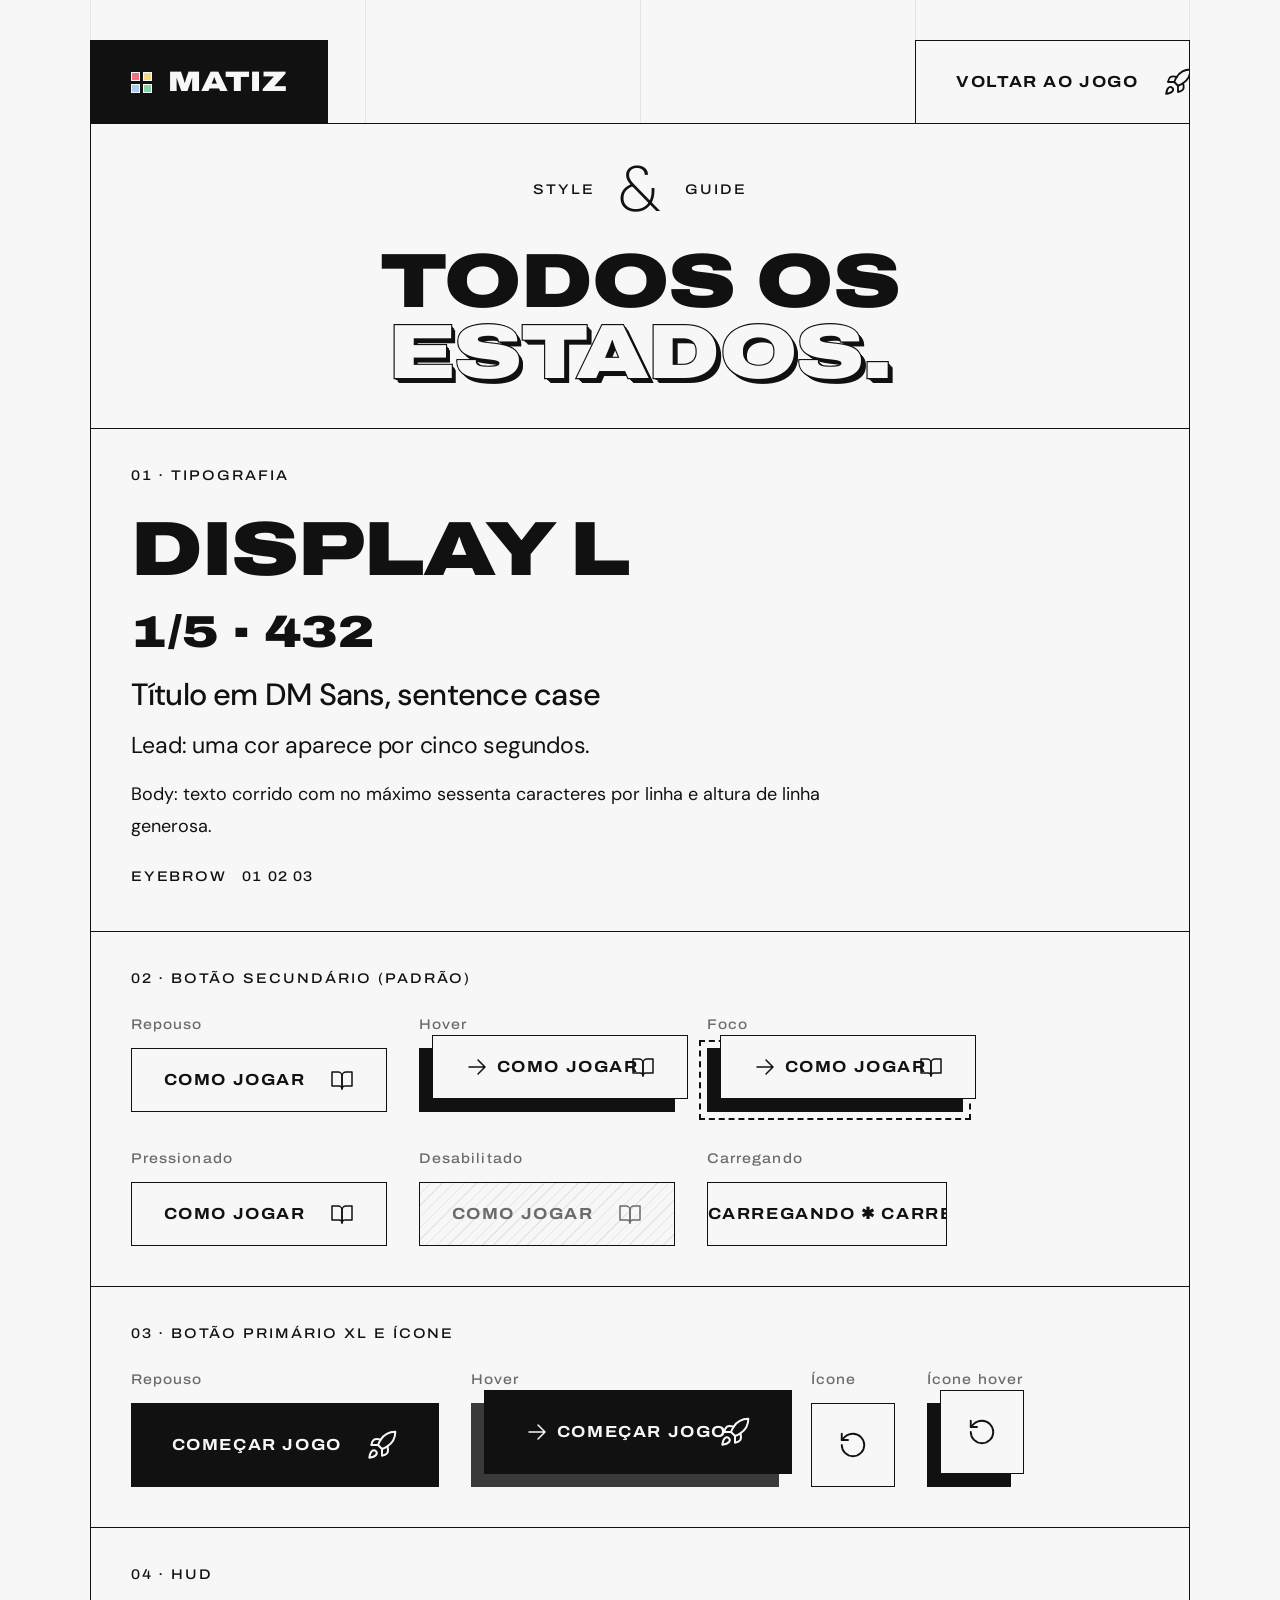
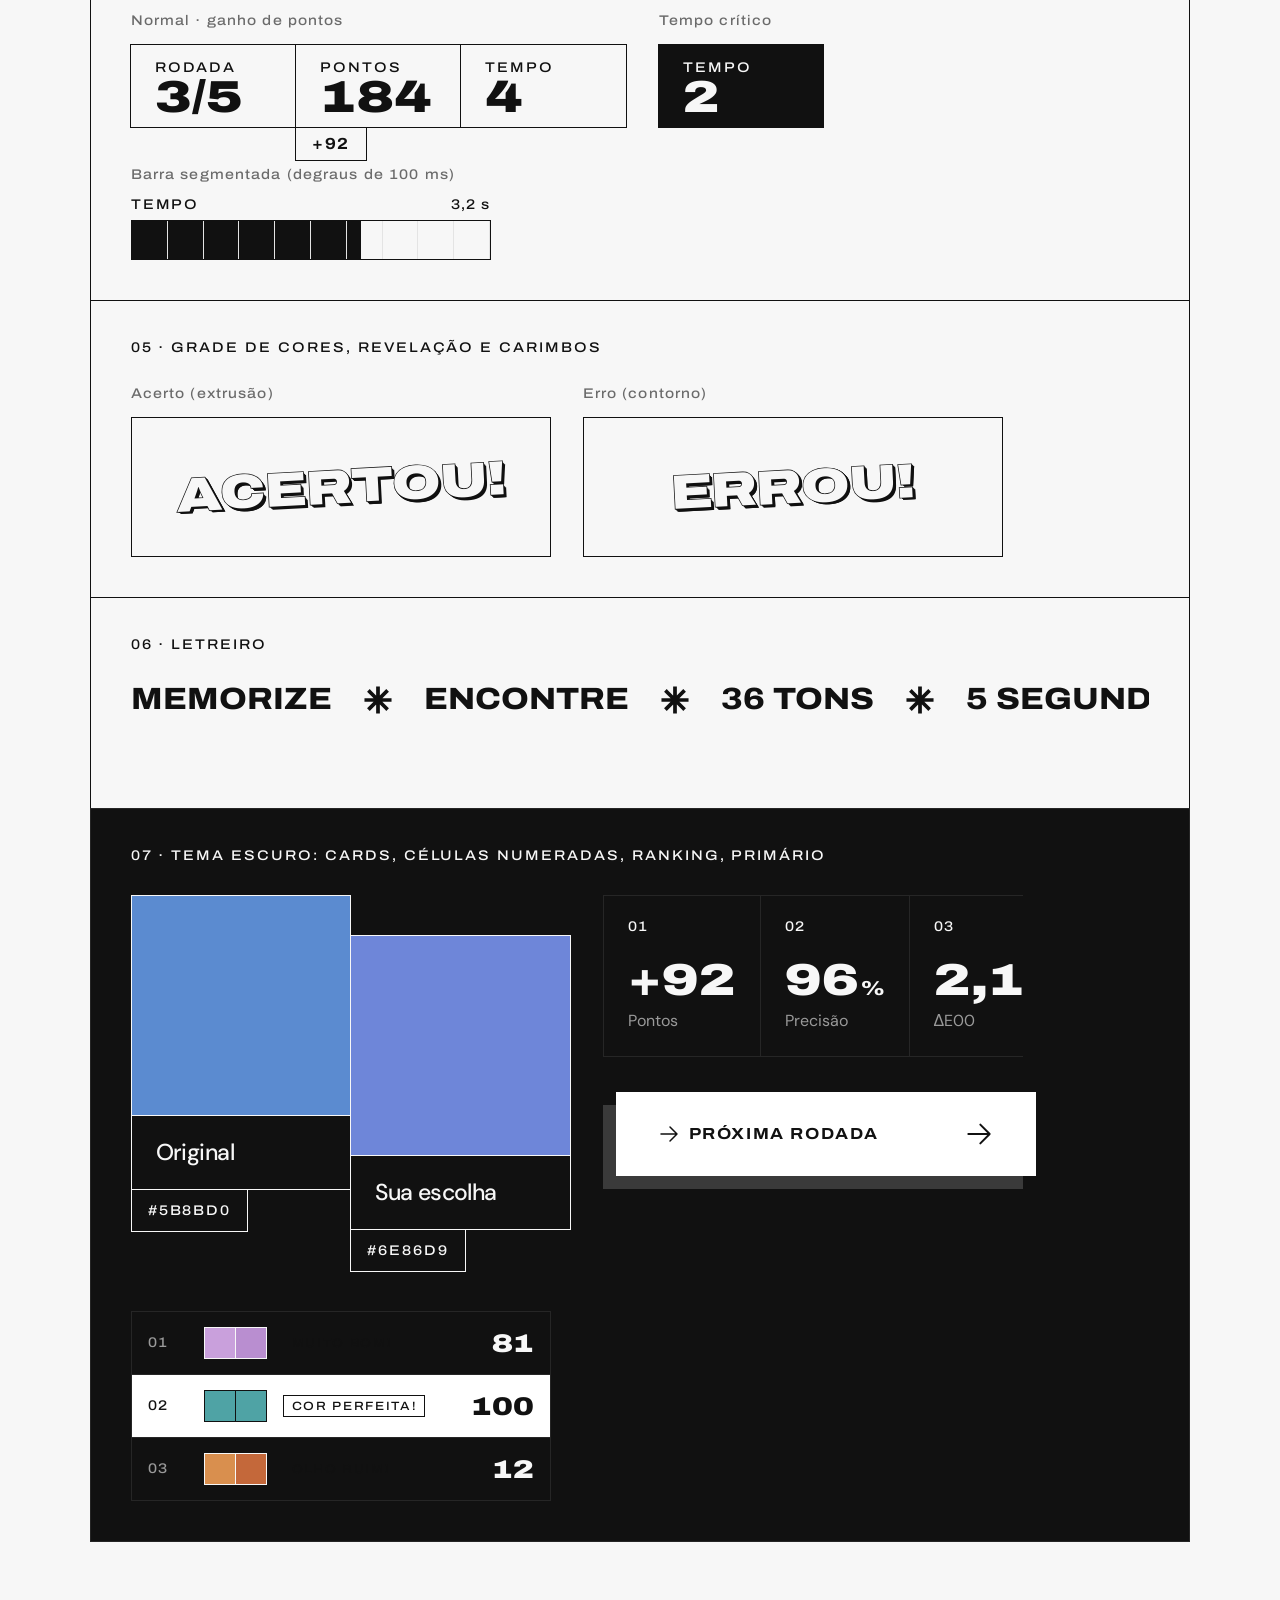
==== commit b100c2e8: "Hero com ilustração, bento grid colorido, fontes locais e correções no iPhone - Hero editorial: text" ====
--- a/styleguide.html
+++ b/styleguide.html
@@ -4,9 +4,7 @@
   <meta charset="utf-8">
   <meta name="viewport" content="width=device-width, initial-scale=1">
   <title>Matiz — style guide</title>
-  <link rel="preconnect" href="https://fonts.googleapis.com">
-  <link rel="preconnect" href="https://fonts.gstatic.com" crossorigin>
-  <link href="https://fonts.googleapis.com/css2?family=Archivo:wdth,wght@100..125,400..900&family=DM+Sans:opsz,wght@9..40,200..500&display=swap" rel="stylesheet">
+  <link rel="stylesheet" href="css/fonts.css">
   <link rel="stylesheet" href="css/tokens.css">
   <link rel="stylesheet" href="styles.css">
   <style>
--- a/css/fonts.css
+++ b/css/fonts.css
@@ -0,0 +1,10 @@
+/* Fontes servidas pelo próprio site: instâncias estáticas (OFL) geradas das
+   variáveis Archivo e DM Sans. Estáticas renderizam igual em qualquer navegador
+   — inclusive Safari/iOS — sem depender de eixos variáveis. Licenças em fonts/. */
+@font-face { font-family: "Archivo Wide"; src: url("../fonts/archivo-semiexp-medium.woff2") format("woff2"); font-weight: 500; font-display: swap; }
+@font-face { font-family: "Archivo Wide"; src: url("../fonts/archivo-semiexp-bold.woff2") format("woff2"); font-weight: 700; font-display: swap; }
+@font-face { font-family: "Archivo Wide"; src: url("../fonts/archivo-semiexp-extrabold.woff2") format("woff2"); font-weight: 800; font-display: swap; }
+@font-face { font-family: "Archivo Wide"; src: url("../fonts/archivo-expanded-black.woff2") format("woff2"); font-weight: 900; font-display: swap; }
+@font-face { font-family: "DM Sans Local"; src: url("../fonts/dmsans-extralight.woff2") format("woff2"); font-weight: 200; font-display: swap; }
+@font-face { font-family: "DM Sans Local"; src: url("../fonts/dmsans-regular.woff2") format("woff2"); font-weight: 400; font-display: swap; }
+@font-face { font-family: "DM Sans Local"; src: url("../fonts/dmsans-medium.woff2") format("woff2"); font-weight: 500; font-display: swap; }
--- a/css/tokens.css
+++ b/css/tokens.css
@@ -8,7 +8,38 @@
   --ink-muted: #6B6B6B;
   --line: #E4E4E4;
   --line-dark: #262626;
-  --accent: none; /* sem acento: o jogo já é todo sobre cor */
+  /* Cores do jogo — chapadas, usadas em pontos estratégicos.
+     Nunca aparecem nas telas de memorizar/escolher (não alteram a percepção). */
+  --c-red: #FF4B3E;
+  --c-orange: #FF8A1F;
+  --c-yellow: #FFC83D;
+  --c-green: #22C46B;
+  --c-blue: #3B6CFF;
+  --c-violet: #8B5CF6;
+  --c-pink: #FF73C6;
+
+  /* As vivas acima ficam só no "COR?" do título. O resto usa tons médios:
+     mais vivos que pastel, sem pesar — contraste bom com o texto preto. */
+  --p-red: #F0727C;
+  --p-peach: #F7B89C;
+  --p-yellow: #F4DA86;
+  --p-green: #86D3A6;
+  --p-blue: #A9CDF2;
+  --p-violet: #C6B5F0;
+  --p-pink: #F6C4D6;
+
+  /* Fundos: só um sopro de cor */
+  --t-yellow: #FCF5E3;
+  --t-pink: #FBF0F3;
+  --t-green: #EEF7F1;
+  --t-blue: #EEF3FA;
+  --t-violet: #F3F0FA;
+  --t-red: #FBEFED;
+
+  /* Feedback: acerto, perto, erro */
+  --hit: #4FC484;
+  --near: #F2C94C;
+  --miss: #EE5D6C;
 
   /* Papéis semânticos */
   --surface: var(--paper);
@@ -23,8 +54,8 @@
   --hatch-strong: repeating-linear-gradient(-45deg, transparent 0 6px, var(--ink) 6px 7.5px);
 
   /* Tipografia */
-  --font-display: "Archivo", "Arial Black", sans-serif;
-  --font-body: "DM Sans", "Helvetica Neue", Arial, sans-serif;
+  --font-display: "Archivo Wide", "Arial Black", sans-serif;
+  --font-body: "DM Sans Local", "Helvetica Neue", Arial, sans-serif;
 
   --fs-display-xl: clamp(3.5rem, 8vw, 8rem);
   --fs-display-l: clamp(2.75rem, 6vw, 6rem);
--- a/styles.css
+++ b/styles.css
@@ -43,7 +43,6 @@
 .display-xl {
   font-size: var(--fs-display-xl);
   font-weight: 900;
-  font-variation-settings: "wdth" 125;
   line-height: .9;
   letter-spacing: -0.01em;
   text-transform: uppercase;
@@ -51,7 +50,6 @@
 .display-l {
   font-size: var(--fs-display-l);
   font-weight: 900;
-  font-variation-settings: "wdth" 125;
   line-height: .92;
   letter-spacing: -0.01em;
   text-transform: uppercase;
@@ -59,7 +57,6 @@
 .stat {
   font-size: var(--fs-stat);
   font-weight: 900;
-  font-variation-settings: "wdth" 112;
   line-height: 1;
   font-variant-numeric: tabular-nums;
 }
@@ -79,7 +76,6 @@
 .eyebrow {
   font-size: var(--fs-eyebrow);
   font-weight: 500;
-  font-variation-settings: "wdth" 112;
   line-height: 1;
   letter-spacing: .14em;
   text-transform: uppercase;
@@ -94,12 +90,12 @@
 
 /* Texto contorno com extrusão (no máximo um por tela) */
 .t-extrude {
-  color: var(--surface);
-  -webkit-text-stroke: .03em var(--text);
+  color: var(--x-fill, var(--surface));
+  -webkit-text-stroke: .03em var(--x-ink, var(--text));
   paint-order: stroke fill;
   text-shadow:
-    .01em .01em 0 var(--text), .02em .02em 0 var(--text), .03em .03em 0 var(--text),
-    .04em .04em 0 var(--text), .05em .05em 0 var(--text), .06em .06em 0 var(--text);
+    .01em .01em 0 var(--x-ink, var(--text)), .02em .02em 0 var(--x-ink, var(--text)), .03em .03em 0 var(--x-ink, var(--text)),
+    .04em .04em 0 var(--x-ink, var(--text)), .05em .05em 0 var(--x-ink, var(--text)), .06em .06em 0 var(--x-ink, var(--text));
 }
 
 /* Eyebrow em par com conector */
@@ -178,7 +174,6 @@
   border: 0;
   border-radius: 0;
   font-weight: 700;
-  font-variation-settings: "wdth" 112;
   font-size: var(--fs-label);
   line-height: 1;
   letter-spacing: .1em;
@@ -310,8 +305,8 @@
 /* toque: o primário repousa levantado e afunda no toque */
 @media (hover: none) {
   .btn-primary .btn__panel { transform: translate(var(--lift-x), var(--lift-y)); }
-  .btn-primary .btn__arrow { transform: none; }
-  .btn-primary .btn__text { transform: translateX(var(--arrow-shift)); }
+  .btn-primary .btn__arrow { transform: translateX(-80px); }
+  .btn-primary .btn__text { transform: none; }
   .btn-primary:active .btn__panel { transform: none; }
 }
 
@@ -333,7 +328,6 @@
   border-color: var(--surface-invert);
   font-family: var(--font-display);
   font-weight: 900;
-  font-variation-settings: "wdth" 125;
   font-size: clamp(1.25rem, 2.2vw, 2rem);
   letter-spacing: .02em;
   text-transform: uppercase;
@@ -374,7 +368,6 @@
   border: var(--stroke) solid var(--border);
   font-family: var(--font-display);
   font-weight: 700;
-  font-variation-settings: "wdth" 112;
   font-size: var(--fs-label);
   letter-spacing: .1em;
   line-height: 1;
@@ -397,69 +390,6 @@
 }
 .view[hidden] { display: none; }
 .view.is-active { opacity: 1; transform: none; }
-
-/* ---------- Abertura ---------- */
-
-.hero {
-  position: relative;
-  display: flex;
-  flex-direction: column;
-  align-items: center;
-  text-align: center;
-  padding: var(--s-6) var(--cell-pad) calc(var(--cell) / 2 + var(--s-6));
-  border: var(--stroke) solid var(--border);
-}
-.hero .display-xl { margin-top: var(--s-3); max-width: 16ch; font-size: clamp(2.5rem, 5.4vw, 5.75rem); }
-.hero .lead { margin-top: var(--s-4); }
-.hero .btn { margin-top: var(--s-5); min-width: min(100%, 360px); }
-.best { margin-top: var(--s-4); font-size: var(--fs-eyebrow); color: var(--text-muted); }
-.best b { color: var(--text); font-weight: 500; }
-
-.marquee {
-  position: absolute;
-  z-index: 2;
-  bottom: calc(var(--cell) / -2);
-  left: 25%;
-  width: 50%;
-  height: var(--cell);
-  display: flex;
-  align-items: center;
-  overflow: hidden;
-  background: var(--surface);
-  border: var(--stroke) solid var(--border);
-}
-.marquee__track {
-  display: flex;
-  align-items: center;
-  gap: var(--s-5);
-  padding-right: var(--s-5);
-  white-space: nowrap;
-  font-family: var(--font-display);
-  font-weight: 800;
-  font-variation-settings: "wdth" 112;
-  font-size: var(--fs-marquee);
-  text-transform: uppercase;
-  line-height: 1;
-  animation: marquee 34s linear infinite;
-}
-.marquee:hover .marquee__track { animation-play-state: paused; }
-
-.rules {
-  display: grid;
-  grid-template-columns: repeat(var(--cols), 1fr);
-  gap: var(--stroke);
-  background: var(--border);
-  border: var(--stroke) solid var(--border);
-  margin-top: calc(var(--stroke) * -1);
-}
-.rules:focus { outline: none; }
-.rules:focus-visible { outline: 2px dashed var(--text); outline-offset: 6px; }
-.rules li {
-  background: var(--surface);
-  padding: calc(var(--cell) / 2 + var(--cell-pad)) var(--cell-pad) var(--cell-pad);
-}
-.rules .title { margin-top: var(--s-5); font-size: clamp(1.5rem, 2vw, 2.25rem); }
-.rules p { margin-top: var(--s-4); max-width: 60ch; }
 
 /* ---------- Jogo: memorizar / escolher ---------- */
 
@@ -567,7 +497,6 @@
   font-family: var(--font-display);
   font-size: .6875rem;
   font-weight: 700;
-  font-variation-settings: "wdth" 112;
   letter-spacing: .1em;
   text-transform: uppercase;
   line-height: 1;
@@ -583,7 +512,6 @@
   rotate: -3deg;
   font-family: var(--font-display);
   font-weight: 900;
-  font-variation-settings: "wdth" 125;
   font-size: clamp(2.5rem, 6vw, 5rem);
   line-height: 1;
   text-transform: uppercase;
@@ -592,12 +520,6 @@
   visibility: hidden;
 }
 .stamp.is-on { visibility: visible; animation: stamp var(--dur-base) steps(3); }
-.stamp.is-miss {
-  color: var(--surface);
-  -webkit-text-stroke: 2px var(--text);
-  paint-order: stroke fill;
-  rotate: 3deg;
-}
 
 /* ---------- Modais (resultado, final) — tema escuro ---------- */
 
@@ -619,7 +541,7 @@
 .modal-copy .pair { justify-content: flex-start; }
 .modal-copy .btn { width: 100%; margin-top: auto; }
 
-.verdict { overflow-wrap: anywhere; }
+.verdict { font-size: clamp(2rem, 4.2vw, 4.5rem); overflow-wrap: normal; hyphens: none; }
 
 .numbered {
   width: 100%;
@@ -668,12 +590,11 @@
   font-family: var(--font-display);
   font-size: var(--fs-eyebrow);
   font-weight: 500;
-  font-variation-settings: "wdth" 112;
   letter-spacing: .14em;
   text-transform: uppercase;
 }
 
-.total { font-family: var(--font-display); font-weight: 900; font-variation-settings: "wdth" 125; font-size: var(--fs-display-xl); line-height: .9; }
+.total { font-family: var(--font-display); font-weight: 900; font-size: var(--fs-display-xl); line-height: .9; }
 .total small { font-size: .28em; color: var(--text-muted); font-weight: 700; margin-left: var(--s-2); }
 .rank { max-width: 18ch; }
 
@@ -694,9 +615,12 @@
   border: var(--stroke) solid var(--border);
   margin-top: calc(var(--stroke) * -1);
 }
-.ranking li:hover,
 .ranking li.is-top { background: var(--surface-invert); color: var(--text-invert); }
-.ranking li:hover .meta, .ranking li.is-top .meta { color: var(--text-invert); }
+.ranking li.is-top .meta { color: var(--text-invert); }
+@media (hover: hover) {
+  .ranking li:hover { background: var(--surface-invert); color: var(--text-invert); }
+  .ranking li:hover .meta { color: var(--text-invert); }
+}
 .ranking .meta { color: var(--text-muted); }
 .ranking .pair-sw { display: flex; }
 .ranking .pair-sw i { width: 32px; height: 32px; border: var(--stroke) solid currentColor; }
@@ -739,6 +663,10 @@
   :root { --cell: 80px; --cell-pad: 32px; --fs-display-l: clamp(2.5rem, 4.6vw, 4.5rem); }
   .wrap { padding-top: var(--s-4); }
   .numbered > div { padding: var(--s-3); }
+  .hero { padding-top: var(--s-4); }
+  .hero .btn { margin-top: var(--s-3); }
+  .rules li { padding-top: calc(var(--cell) / 2 + var(--s-3)); padding-bottom: var(--s-3); }
+  .rules p { line-height: 1.45; }
 }
 
 /* ---------- Tablet: uma coluna, área de jogo grande ---------- */
@@ -749,6 +677,10 @@
   .play-copy .progress { margin-top: var(--s-2); }
   .grid { width: min(100%, calc(100dvh - var(--cell) - 400px)); }
   .swatch { width: min(100%, calc(100dvh - var(--cell) - 480px)); }
+  .hud-cell { width: 104px; padding-inline: var(--s-3); }
+  .modal { grid-template-columns: 1fr; }
+  .cards, .ranking { border-left: 0; border-top: var(--stroke) solid var(--border); }
+  .cards { max-width: 560px; }
 }
 
 /* ---------- Mobile ---------- */
@@ -806,6 +738,7 @@
   .view-result .modal-copy .btn { order: 4; width: auto; margin-bottom: var(--s-4); }
   .modal { gap: var(--s-4); }
   .view-result .modal-copy .pair { display: none; }
+  .view-result .verdict { font-size: clamp(1.75rem, 8.6vw, 2.5rem); }
   .view-result .verdict { margin-top: var(--s-4); }
   .cards { border-left: 0; border-block: var(--stroke) solid var(--border); padding: var(--s-4); }
   .card + .card { margin-top: var(--s-4); }
@@ -843,3 +776,323 @@
   .view.is-active .modal, .btn.is-loading::after { animation: none; }
   .view { transform: none; }
 }
+
+/* ==========================================================================
+   Cor — pontos estratégicos
+   Regra: cor no hero, na marca e no feedback; nunca perto da amostra
+   enquanto o jogador memoriza ou escolhe (não contamina a percepção).
+   ========================================================================== */
+
+/* nível → cor (sempre acompanhada de texto; cor nunca é o único sinal) */
+[data-tier="perfect"], [data-tier="eagle"], [data-tier="great"] { --tier: var(--hit); }
+[data-tier="good"] { --tier: var(--near); }
+[data-tier="bad"] { --tier: var(--miss); }
+
+/* marca: os 4 quadrados viram cor (neutros durante o jogo) */
+.logo-mark i { border-color: var(--text-invert); }
+.logo-mark i:nth-child(1) { background: var(--p-red); }
+.logo-mark i:nth-child(2) { background: var(--p-yellow); }
+.logo-mark i:nth-child(3) { background: var(--p-blue); }
+.logo-mark i:nth-child(4) { background: var(--p-green); }
+body[data-view="memorize"] .logo-mark i,
+body[data-view="guess"] .logo-mark i { background: transparent; }
+body[data-view="memorize"] .logo-mark i:nth-child(1),
+body[data-view="memorize"] .logo-mark i:nth-child(4),
+body[data-view="guess"] .logo-mark i:nth-child(1),
+body[data-view="guess"] .logo-mark i:nth-child(4) { background: currentColor; }
+
+/* hero: "COR?" troca de cor em degraus, sem gradiente */
+.hero .t-extrude { animation: cor-cycle 8.4s steps(1) infinite; }
+@keyframes cor-cycle {
+  0%      { color: var(--c-red); }
+  14.28%  { color: var(--c-orange); }
+  28.57%  { color: var(--c-yellow); }
+  42.86%  { color: var(--c-green); }
+  57.14%  { color: var(--c-blue); }
+  71.43%  { color: var(--c-violet); }
+  85.71%  { color: var(--c-pink); }
+}
+
+/* revelação: a resposta certa sempre em verde; o resto segue o nível */
+.cell.is-answer { outline-color: var(--hit); }
+.cell-star { background: var(--hit); color: var(--ink); }
+.cell.is-picked:not(.is-answer)::after { background: var(--tier, var(--surface)); color: var(--ink); border-color: var(--ink); }
+.stamp {
+  color: var(--tier, var(--surface));
+  -webkit-text-stroke: .03em var(--ink);
+  paint-order: stroke fill;
+  text-shadow:
+    .01em .01em 0 var(--ink), .02em .02em 0 var(--ink), .03em .03em 0 var(--ink),
+    .04em .04em 0 var(--ink), .05em .05em 0 var(--ink), .06em .06em 0 var(--ink);
+}
+body[data-tier="bad"] .stamp { rotate: 3deg; }
+.gain { background: var(--tier, var(--surface)); color: var(--ink); border-color: var(--ink); }
+
+/* resultado da rodada: veredito, pontos, sombra do modal e do botão na cor do nível */
+.view-result .verdict .t-extrude { --x-fill: var(--paper-pure); --x-ink: var(--tier, var(--text)); }
+.view-result #res-score { color: var(--tier, var(--text)); }
+.view-result .modal { box-shadow: -12px 16px 0 0 var(--tier, var(--hard-shadow)); }
+.view-result .btn-primary { --hard-shadow: var(--tier, var(--ink-soft)); }
+
+/* resultado final: placar na cor da classificação; rodadas com etiqueta colorida */
+.view-final #final-total { --x-fill: var(--paper-pure); --x-ink: var(--tier, var(--text)); }
+.view-final .modal { box-shadow: -12px 16px 0 0 var(--tier, var(--hard-shadow)); }
+.view-final .btn-primary { --hard-shadow: var(--tier, var(--ink-soft)); }
+.ranking .eyebrow {
+  justify-self: start;
+  padding: var(--s-1) var(--s-2);
+  background: var(--tier);
+  color: var(--ink);
+  border: var(--stroke) solid var(--ink);
+}
+.ranking li:hover .eyebrow, .ranking li.is-top .eyebrow { color: var(--ink); }
+
+@media (max-width: 767px) {
+  .view-result .modal, .view-final .modal { box-shadow: -6px 8px 0 0 var(--tier, var(--hard-shadow)); }
+}
+
+@media (prefers-reduced-motion: reduce) {
+  .hero .t-extrude { animation: none; color: var(--c-blue); }
+}
+
+/* ==========================================================================
+   Abertura — hero editorial (texto + ilustração) e bento grid de regras
+   ========================================================================== */
+
+.hero {
+  position: relative;
+  display: grid;
+  grid-template-columns: 1fr 1fr;
+  padding: 0;
+  border: var(--stroke) solid var(--border);
+}
+.hero-copy {
+  display: flex;
+  flex-direction: column;
+  align-items: flex-start;
+  justify-content: center;
+  text-align: left;
+  min-width: 0;
+  padding: var(--s-5) var(--cell-pad);
+}
+.hero-copy .pair { justify-content: flex-start; }
+.hero .pair-amp { font-size: var(--s-6); }
+.hero .display-xl {
+  margin-top: var(--s-3);
+  max-width: none;
+  font-size: clamp(2.25rem, 3.4vw, 4.25rem);
+  line-height: 1.04; /* espaço para os acentos (Ã, Ê) */
+}
+.hero .lead { margin-top: var(--s-4); max-width: 36ch; font-size: clamp(1.0625rem, 1.3vw, 1.3125rem); }
+.hero-actions {
+  margin-top: var(--s-4);
+  display: flex;
+  align-items: center;
+  flex-wrap: wrap;
+  gap: var(--s-3) var(--s-4);
+}
+.hero-actions .btn { min-width: min(100%, 320px); }
+.hero-actions .best { margin: 0; }
+
+/* slots coloridos revelados no hover */
+.view-intro .btn-primary { --hard-shadow: var(--p-blue); }
+#btn-howto { --hard-shadow: var(--p-pink); }
+
+/* ---------- Ilustração ---------- */
+
+.hero-art {
+  position: relative;
+  display: flex;
+  flex-direction: column;
+  justify-content: flex-end;
+  min-width: 0;
+  background: var(--t-pink);
+  border-left: var(--stroke) solid var(--border);
+  overflow: hidden;
+}
+.cat {
+  display: block;
+  width: min(100%, 420px);
+  margin: auto auto 0;
+  padding: var(--s-5) var(--s-4) 0;
+  overflow: visible;
+}
+.cat .paper, .doodle .paper { fill: var(--paper-pure); stroke: var(--ink); stroke-width: 5; stroke-linejoin: round; }
+.cat .ink, .doodle .ink { fill: var(--ink); }
+.cat .ink-line, .doodle .ink-line { fill: none; stroke: var(--ink); stroke-width: 6; stroke-linecap: round; stroke-linejoin: round; }
+.cat .tail { stroke-width: 12; }
+.cat .ink-thin { fill: none; stroke: var(--ink); stroke-width: 2.5; stroke-linecap: round; }
+.cat .paper-dot { fill: var(--paper-pure); }
+.cat .blush { fill: var(--p-pink); }
+.cat .sw { stroke: var(--ink); stroke-width: 4; }
+.cat .sw-1 { fill: var(--p-red); }
+.cat .sw-2 { fill: var(--p-yellow); }
+.cat .sw-3 { fill: var(--p-blue); }
+.cat .spark { fill: none; stroke: var(--ink); stroke-width: 3; stroke-linecap: round; }
+.cat .logo-sq { stroke: var(--ink); stroke-width: 2; }
+.cat .q1 { fill: var(--p-red); }
+.cat .q2 { fill: var(--p-yellow); }
+.cat .q3 { fill: var(--p-blue); }
+.cat .q4 { fill: var(--p-green); }
+
+/* o gatinho digita e as cores sobem da tela */
+.cat .paw { transform-box: fill-box; transform-origin: 0% 0%; animation: cat-type 1.2s steps(2) infinite; }
+.cat .sw { transform-box: fill-box; animation: sw-float 3.6s var(--ease-expo) infinite; }
+.cat .sw-2 { animation-delay: .6s; }
+.cat .sw-3 { animation-delay: 1.2s; }
+@keyframes cat-type { 50% { transform: translateY(-5px); } }
+@keyframes sw-float {
+  0%, 100% { transform: translateY(0); }
+  50% { transform: translateY(-10px); }
+}
+
+/* letreiro: faixa rolante */
+.marquee { display: flex; align-items: center; overflow: hidden; }
+.marquee__track {
+  flex: none;
+  display: flex;
+  align-items: center;
+  gap: var(--s-5);
+  padding-right: var(--s-5);
+  white-space: nowrap;
+  font-family: var(--font-display);
+  font-weight: 800;
+  font-size: var(--fs-marquee);
+  text-transform: uppercase;
+  line-height: 1;
+  animation: marquee 34s linear infinite;
+}
+.marquee:hover .marquee__track { animation-play-state: paused; }
+.btn__text { white-space: nowrap; }
+
+/* letreiro vira a "mesa" do gatinho */
+.view-intro .marquee {
+  position: relative;
+  left: auto;
+  bottom: auto;
+  width: 100%;
+  height: var(--cell-sm);
+  border: 0;
+  border-top: var(--stroke) solid var(--border);
+  background: var(--p-yellow);
+  color: var(--ink);
+}
+.view-intro .marquee__track { font-size: clamp(1.25rem, 1.8vw, 1.75rem); }
+
+/* ---------- Bento grid ---------- */
+
+.bento {
+  display: grid;
+  grid-template-columns: repeat(4, 1fr);
+  gap: var(--stroke);
+  background: var(--border);
+  border: var(--stroke) solid var(--border);
+  margin-top: calc(var(--stroke) * -1);
+}
+.bento:focus { outline: none; }
+.bento:focus-visible { outline: 2px dashed var(--text); outline-offset: 6px; }
+.bento-card {
+  display: flex;
+  flex-direction: column;
+  justify-content: space-between;
+  gap: var(--s-4);
+  min-width: 0;
+  padding: var(--s-3) var(--s-5);
+  color: var(--ink);
+}
+.b-time { grid-column: 1; grid-row: 1 / 3; background: var(--p-yellow); }
+.b-grid { grid-column: 2 / 4; grid-row: 1; background: var(--p-blue); }
+.b-pick { grid-column: 4; grid-row: 1 / 3; background: var(--p-pink); }
+.b-target { grid-column: 2 / 4; grid-row: 2; background: var(--p-peach); }
+.b-grid, .b-target { flex-direction: row; align-items: center; justify-content: flex-start; gap: var(--s-5); }
+
+.doodle {
+  width: 84px;
+  height: 84px;
+  flex: none;
+  overflow: visible;
+  transition: transform var(--dur-lift) var(--ease-expo);
+}
+.b-time .doodle, .b-pick .doodle { width: 104px; height: 104px; }
+.doodle .paper { stroke-width: 3.5; }
+.doodle .ink-line { stroke-width: 4; }
+.doodle-grid .mini rect { stroke: var(--ink); stroke-width: 1.5; }
+.bento-card:hover .doodle { transform: translateY(-6px); }
+
+.bento .meta { color: var(--ink); }
+.bento .title { margin-top: var(--s-2); font-size: clamp(1.25rem, 1.55vw, 1.75rem); }
+.bento p { margin-top: var(--s-2); max-width: 34ch; font-size: 1rem; line-height: 1.5; }
+
+/* ---------- Telas baixas (notebook com escala) ---------- */
+@media (min-width: 768px) and (max-height: 820px) {
+  .hero-copy { padding-block: var(--s-4); }
+  .hero .display-xl { font-size: clamp(2.25rem, 3.6vw, 4rem); }
+  .bento-card { padding-block: var(--s-3); }
+  .b-time .doodle, .b-pick .doodle { width: 84px; height: 84px; }
+  .doodle { width: 68px; height: 68px; }
+}
+
+/* ---------- Tablet ---------- */
+@media (min-width: 768px) and (max-width: 1023px) {
+  .hero .display-xl { font-size: clamp(2.25rem, 5vw, 3.25rem); }
+  .bento { grid-template-columns: 1fr 1fr; grid-auto-flow: dense; }
+  .b-time, .b-pick { grid-row: auto; }
+  .b-time { grid-column: 1; }
+  .b-pick { grid-column: 2; }
+  .b-grid, .b-target { grid-column: 1 / 3; grid-row: auto; }
+}
+
+/* ---------- Mobile ---------- */
+@media (max-width: 767px) {
+  .hero { grid-template-columns: 1fr; }
+  .hero-art { order: -1; border-left: 0; border-bottom: var(--stroke) solid var(--border); }
+  .cat { width: min(100%, 300px); padding: var(--s-4) var(--s-3) 0; }
+  .view-intro .marquee { height: 48px; }
+  .view-intro .marquee__track { font-size: 1.125rem; gap: var(--s-4); }
+  .view-intro .marquee .star { width: 20px; height: 20px; }
+  .hero-copy { padding: var(--s-4); }
+  .hero .pair { gap: var(--s-3); }
+  .hero .pair-amp { font-size: var(--s-5); }
+  .hero .display-xl { font-size: clamp(1.875rem, 8.6vw, 2.5rem); max-width: none; }
+  .display-l { font-size: clamp(1.75rem, 9vw, 2.5rem); }
+
+  /* "Como jogar" vira ícone quadrado para caber ao lado do logo */
+  #btn-howto { width: var(--cell); min-height: var(--cell); }
+  #btn-howto .btn__panel { justify-content: center; padding: 0; }
+  #btn-howto .btn__text, #btn-howto .btn__arrow { display: none; }
+  .hero .lead { font-size: 1.0625rem; }
+  .hero-actions { width: 100%; margin-top: var(--s-4); }
+  .hero-actions .btn { width: 100%; }
+
+  .bento { grid-template-columns: 1fr 1fr; grid-auto-flow: dense; }
+  .b-time, .b-pick, .b-grid, .b-target { grid-row: auto; }
+  .b-time { grid-column: 1; }
+  .b-pick { grid-column: 2; }
+  .b-grid, .b-target { grid-column: 1 / 3; }
+  .bento-card { padding: var(--s-4); gap: var(--s-3); }
+  .b-time .doodle, .b-pick .doodle { width: 72px; height: 72px; }
+  .doodle { width: 64px; height: 64px; }
+  .b-grid, .b-target { gap: var(--s-4); }
+  .bento .title { font-size: 1.25rem; }
+  .bento p { font-size: .9375rem; }
+}
+
+@media (prefers-reduced-motion: reduce) {
+  .cat .paw, .cat .sw { animation: none; }
+  .bento-card:hover .doodle { transform: none; }
+}
+
+/* ---------- Detalhes de mobile em outras telas ---------- */
+@media (max-width: 767px) {
+  .ranking li { grid-template-columns: 28px auto 1fr auto; gap: var(--s-2); padding: 0 var(--s-2); }
+  .ranking .eyebrow { white-space: nowrap; font-size: .625rem; letter-spacing: .08em; }
+  .ranking .pair-sw i { width: 26px; height: 26px; }
+  .numbered dt { white-space: nowrap; overflow: hidden; text-overflow: ellipsis; }
+}
+
+/* rótulos do par nunca quebram; no mobile o par fica mais compacto */
+.pair .eyebrow { white-space: nowrap; }
+@media (max-width: 767px) {
+  .pair { gap: var(--s-3); }
+  .pair-amp { font-size: 40px; }
+}
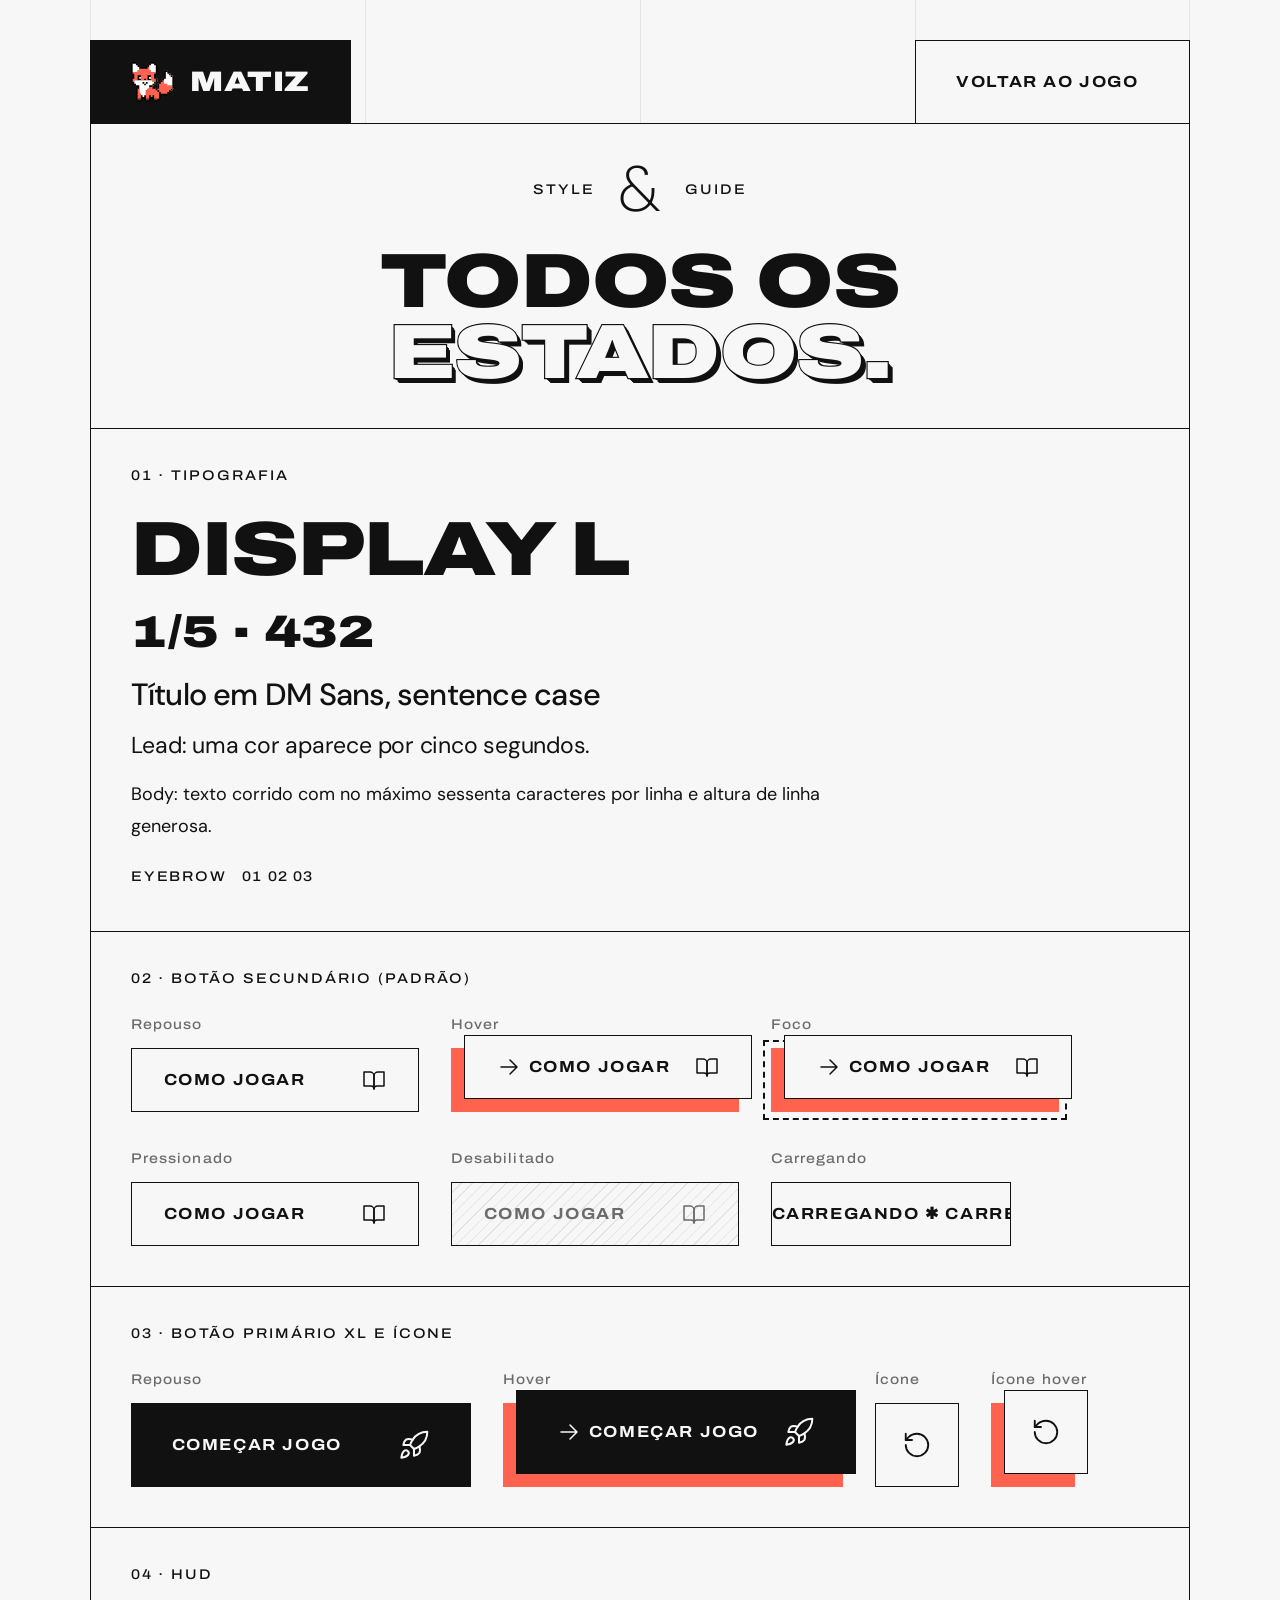
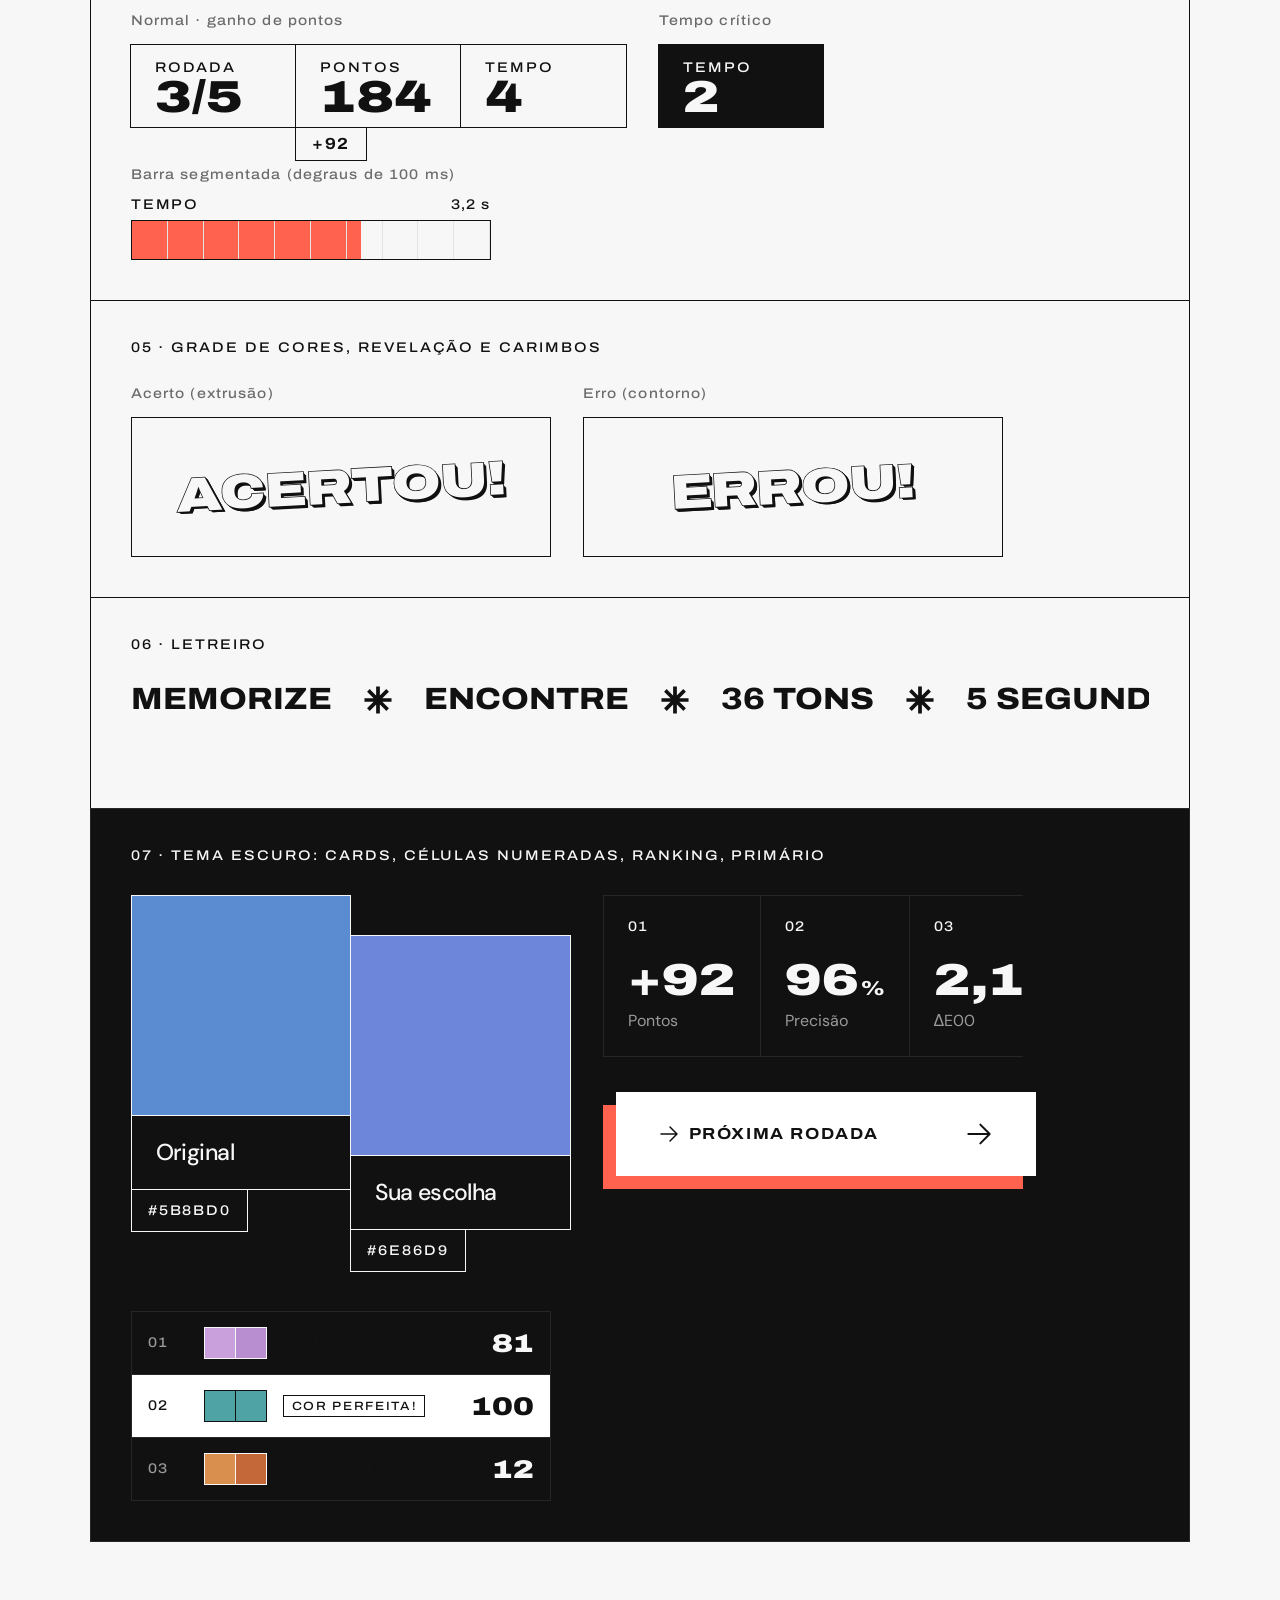
==== commit 6f67ae64: "Nova marca: raposa em pixel art no logo, favicon e compartilhamento - img/matiz-logo.svg (arte forne" ====
--- a/styleguide.html
+++ b/styleguide.html
@@ -4,6 +4,9 @@
   <meta charset="utf-8">
   <meta name="viewport" content="width=device-width, initial-scale=1">
   <title>Matiz — style guide</title>
+  <link rel="icon" href="favicon.svg" type="image/svg+xml">
+  <link rel="icon" href="img/favicon-32.png" type="image/png" sizes="32x32">
+  <link rel="apple-touch-icon" href="img/apple-touch-icon.png">
   <link rel="stylesheet" href="css/fonts.css">
   <link rel="stylesheet" href="css/tokens.css">
   <link rel="stylesheet" href="styles.css">
@@ -35,7 +38,7 @@
 
   <div class="wrap">
     <header class="top">
-      <a class="btn btn-logo" href="index.html" aria-label="Matiz — voltar ao jogo"><span class="btn__panel"><span class="logo-mark" aria-hidden="true"><i></i><i></i><i></i><i></i></span><span class="logo-word">Matiz</span></span></a>
+      <a class="btn btn-logo" href="index.html" aria-label="Matiz — voltar ao jogo"><span class="btn__panel"><img class="logo-img" src="img/matiz-logo.svg" alt="" width="44" height="41"><span class="logo-word">Matiz</span></span></a>
       <a class="btn btn-link-cell" href="index.html" style="margin-left:auto;width:calc(100% / var(--cols));text-decoration:none">
         <span class="btn__panel"><svg class="i btn__arrow" aria-hidden="true"><use href="#i-arrow"/></svg><span class="btn__text">Voltar ao jogo</span><svg class="i btn__icon btn__icon--rocket" aria-hidden="true"><use href="#i-rocket"/></svg></span>
       </a>
--- a/css/tokens.css
+++ b/css/tokens.css
@@ -36,10 +36,13 @@
   --t-violet: #F3F0FA;
   --t-red: #FBEFED;
 
+  /* Cor primária: barra de tempo e slot revelado no hover dos botões */
+  --primary: #FF634F;
+
   /* Feedback: acerto, perto, erro */
   --hit: #4FC484;
-  --near: #F2C94C;
-  --miss: #EE5D6C;
+  --near: #EEB91B;
+  --miss: #EB3349;
 
   /* Papéis semânticos */
   --surface: var(--paper);
--- a/styles.css
+++ b/styles.css
@@ -191,7 +191,9 @@
   display: flex;
   align-items: center;
   justify-content: space-between;
-  gap: var(--s-4);
+  /* o texto desliza var(--arrow-shift) no hover: o espaço até o ícone já
+     reserva esse deslocamento, então texto e ícone nunca se encostam */
+  gap: calc(var(--s-4) + var(--arrow-shift));
   min-width: 0;
   padding: 0 var(--s-5);
   background: var(--surface);
@@ -333,9 +335,6 @@
   text-transform: uppercase;
   line-height: 1;
 }
-.logo-mark { display: grid; grid-template-columns: repeat(2, 9px); gap: 3px; }
-.logo-mark i { width: 9px; height: 9px; border: var(--stroke) solid currentColor; }
-.logo-mark i:nth-child(1), .logo-mark i:nth-child(4) { background: currentColor; }
 
 #btn-howto { margin-left: auto; width: calc(100% / var(--cols)); }
 
@@ -423,7 +422,7 @@
   border: var(--stroke) solid var(--border);
   background: var(--surface);
 }
-.progress-bar i { display: block; height: 100%; width: 100%; background: var(--surface-invert); }
+.progress-bar i { display: block; height: 100%; width: 100%; background: var(--primary); }
 .progress-bar::after {
   content: "";
   position: absolute;
@@ -788,19 +787,7 @@
 [data-tier="good"] { --tier: var(--near); }
 [data-tier="bad"] { --tier: var(--miss); }
 
-/* marca: os 4 quadrados viram cor (neutros durante o jogo) */
-.logo-mark i { border-color: var(--text-invert); }
-.logo-mark i:nth-child(1) { background: var(--p-red); }
-.logo-mark i:nth-child(2) { background: var(--p-yellow); }
-.logo-mark i:nth-child(3) { background: var(--p-blue); }
-.logo-mark i:nth-child(4) { background: var(--p-green); }
-body[data-view="memorize"] .logo-mark i,
-body[data-view="guess"] .logo-mark i { background: transparent; }
-body[data-view="memorize"] .logo-mark i:nth-child(1),
-body[data-view="memorize"] .logo-mark i:nth-child(4),
-body[data-view="guess"] .logo-mark i:nth-child(1),
-body[data-view="guess"] .logo-mark i:nth-child(4) { background: currentColor; }
-
+body[data-view="memorize"] body[data-view="memorize"] 
 /* hero: "COR?" troca de cor em degraus, sem gradiente */
 .hero .t-extrude { animation: cor-cycle 8.4s steps(1) infinite; }
 @keyframes cor-cycle {
@@ -856,97 +843,10 @@
 }
 
 /* ==========================================================================
-   Abertura — hero editorial (texto + ilustração) e bento grid de regras
+   Abertura — hero centralizado e enxuto + cards compactos de regras
    ========================================================================== */
 
-.hero {
-  position: relative;
-  display: grid;
-  grid-template-columns: 1fr 1fr;
-  padding: 0;
-  border: var(--stroke) solid var(--border);
-}
-.hero-copy {
-  display: flex;
-  flex-direction: column;
-  align-items: flex-start;
-  justify-content: center;
-  text-align: left;
-  min-width: 0;
-  padding: var(--s-5) var(--cell-pad);
-}
-.hero-copy .pair { justify-content: flex-start; }
-.hero .pair-amp { font-size: var(--s-6); }
-.hero .display-xl {
-  margin-top: var(--s-3);
-  max-width: none;
-  font-size: clamp(2.25rem, 3.4vw, 4.25rem);
-  line-height: 1.04; /* espaço para os acentos (Ã, Ê) */
-}
-.hero .lead { margin-top: var(--s-4); max-width: 36ch; font-size: clamp(1.0625rem, 1.3vw, 1.3125rem); }
-.hero-actions {
-  margin-top: var(--s-4);
-  display: flex;
-  align-items: center;
-  flex-wrap: wrap;
-  gap: var(--s-3) var(--s-4);
-}
-.hero-actions .btn { min-width: min(100%, 320px); }
-.hero-actions .best { margin: 0; }
-
-/* slots coloridos revelados no hover */
-.view-intro .btn-primary { --hard-shadow: var(--p-blue); }
-#btn-howto { --hard-shadow: var(--p-pink); }
-
-/* ---------- Ilustração ---------- */
-
-.hero-art {
-  position: relative;
-  display: flex;
-  flex-direction: column;
-  justify-content: flex-end;
-  min-width: 0;
-  background: var(--t-pink);
-  border-left: var(--stroke) solid var(--border);
-  overflow: hidden;
-}
-.cat {
-  display: block;
-  width: min(100%, 420px);
-  margin: auto auto 0;
-  padding: var(--s-5) var(--s-4) 0;
-  overflow: visible;
-}
-.cat .paper, .doodle .paper { fill: var(--paper-pure); stroke: var(--ink); stroke-width: 5; stroke-linejoin: round; }
-.cat .ink, .doodle .ink { fill: var(--ink); }
-.cat .ink-line, .doodle .ink-line { fill: none; stroke: var(--ink); stroke-width: 6; stroke-linecap: round; stroke-linejoin: round; }
-.cat .tail { stroke-width: 12; }
-.cat .ink-thin { fill: none; stroke: var(--ink); stroke-width: 2.5; stroke-linecap: round; }
-.cat .paper-dot { fill: var(--paper-pure); }
-.cat .blush { fill: var(--p-pink); }
-.cat .sw { stroke: var(--ink); stroke-width: 4; }
-.cat .sw-1 { fill: var(--p-red); }
-.cat .sw-2 { fill: var(--p-yellow); }
-.cat .sw-3 { fill: var(--p-blue); }
-.cat .spark { fill: none; stroke: var(--ink); stroke-width: 3; stroke-linecap: round; }
-.cat .logo-sq { stroke: var(--ink); stroke-width: 2; }
-.cat .q1 { fill: var(--p-red); }
-.cat .q2 { fill: var(--p-yellow); }
-.cat .q3 { fill: var(--p-blue); }
-.cat .q4 { fill: var(--p-green); }
-
-/* o gatinho digita e as cores sobem da tela */
-.cat .paw { transform-box: fill-box; transform-origin: 0% 0%; animation: cat-type 1.2s steps(2) infinite; }
-.cat .sw { transform-box: fill-box; animation: sw-float 3.6s var(--ease-expo) infinite; }
-.cat .sw-2 { animation-delay: .6s; }
-.cat .sw-3 { animation-delay: 1.2s; }
-@keyframes cat-type { 50% { transform: translateY(-5px); } }
-@keyframes sw-float {
-  0%, 100% { transform: translateY(0); }
-  50% { transform: translateY(-10px); }
-}
-
-/* letreiro: faixa rolante */
+/* letreiro (usado no style guide) */
 .marquee { display: flex; align-items: center; overflow: hidden; }
 .marquee__track {
   flex: none;
@@ -965,121 +865,121 @@
 .marquee:hover .marquee__track { animation-play-state: paused; }
 .btn__text { white-space: nowrap; }
 
-/* letreiro vira a "mesa" do gatinho */
-.view-intro .marquee {
+/* ---------- Hero ---------- */
+
+.hero {
+  display: flex;
+  flex-direction: column;
+  align-items: center;
+  text-align: center;
+  padding: var(--s-7) var(--s-4) var(--s-7);
+  border: 0;
+}
+.hero-title {
+  display: flex;
+  flex-direction: column;
+  align-items: center;
+  gap: var(--s-3);
+  margin: 0;
+}
+.hero-kicker {
+  font-family: var(--font-display);
+  font-weight: 800;
+  font-size: clamp(1.125rem, 2vw, 1.875rem);
+  line-height: 1.15;
+  letter-spacing: .01em;
+  text-transform: uppercase;
+}
+.hero-word {
+  font-family: var(--font-display);
+  font-weight: 900;
+  font-size: clamp(5rem, 15vw, 13rem);
+  line-height: .9;
+  letter-spacing: -0.01em;
+  text-transform: uppercase;
+}
+.hero .lead {
+  margin-top: var(--s-5);
+  max-width: 40ch;
+  font-size: clamp(1.0625rem, 1.4vw, 1.375rem);
+}
+.hero-actions {
+  margin-top: var(--s-5);
+  display: flex;
+  flex-direction: column;
+  align-items: center;
+  gap: var(--s-3);
+}
+.hero-actions .btn { min-width: min(100%, 380px); }
+.hero-actions .best { margin: 0; }
+
+/* ---------- Cards de regras ---------- */
+
+.steps-cards {
+  isolation: isolate; /* a camada deslocada fica atrás de cada card */
+  display: grid;
+  grid-template-columns: repeat(var(--cols), 1fr);
+  gap: var(--s-4);
+  padding: 0 8px 8px 0;
+}
+.steps-cards:focus { outline: none; }
+.steps-cards:focus-visible { outline: 2px dashed var(--text); outline-offset: 6px; }
+.step-card {
   position: relative;
-  left: auto;
-  bottom: auto;
-  width: 100%;
-  height: var(--cell-sm);
-  border: 0;
-  border-top: var(--stroke) solid var(--border);
-  background: var(--p-yellow);
-  color: var(--ink);
-}
-.view-intro .marquee__track { font-size: clamp(1.25rem, 1.8vw, 1.75rem); }
-
-/* ---------- Bento grid ---------- */
-
-.bento {
-  display: grid;
-  grid-template-columns: repeat(4, 1fr);
-  gap: var(--stroke);
-  background: var(--border);
-  border: var(--stroke) solid var(--border);
-  margin-top: calc(var(--stroke) * -1);
-}
-.bento:focus { outline: none; }
-.bento:focus-visible { outline: 2px dashed var(--text); outline-offset: 6px; }
-.bento-card {
-  display: flex;
-  flex-direction: column;
-  justify-content: space-between;
-  gap: var(--s-4);
-  min-width: 0;
-  padding: var(--s-3) var(--s-5);
-  color: var(--ink);
-}
-.b-time { grid-column: 1; grid-row: 1 / 3; background: var(--p-yellow); }
-.b-grid { grid-column: 2 / 4; grid-row: 1; background: var(--p-blue); }
-.b-pick { grid-column: 4; grid-row: 1 / 3; background: var(--p-pink); }
-.b-target { grid-column: 2 / 4; grid-row: 2; background: var(--p-peach); }
-.b-grid, .b-target { flex-direction: row; align-items: center; justify-content: flex-start; gap: var(--s-5); }
-
-.doodle {
-  width: 84px;
-  height: 84px;
-  flex: none;
-  overflow: visible;
-  transition: transform var(--dur-lift) var(--ease-expo);
-}
-.b-time .doodle, .b-pick .doodle { width: 104px; height: 104px; }
-.doodle .paper { stroke-width: 3.5; }
-.doodle .ink-line { stroke-width: 4; }
-.doodle-grid .mini rect { stroke: var(--ink); stroke-width: 1.5; }
-.bento-card:hover .doodle { transform: translateY(-6px); }
-
-.bento .meta { color: var(--ink); }
-.bento .title { margin-top: var(--s-2); font-size: clamp(1.25rem, 1.55vw, 1.75rem); }
-.bento p { margin-top: var(--s-2); max-width: 34ch; font-size: 1rem; line-height: 1.5; }
+  padding: var(--s-4);
+  background: var(--paper-pure);
+  border: var(--stroke) solid var(--ink);
+}
+.step-card::before {
+  content: "";
+  position: absolute;
+  inset: calc(var(--stroke) * -1);
+  z-index: -1;
+  transform: translate(8px, 8px);
+  background: var(--t-yellow);
+  border: var(--stroke) solid var(--ink);
+}
+.step-card h2 {
+  font-size: clamp(1.125rem, 1.35vw, 1.375rem);
+  font-weight: 500;
+  line-height: 1.2;
+  letter-spacing: -0.015em;
+}
+.step-card p {
+  margin-top: var(--s-2);
+  font-size: .9375rem;
+  line-height: 1.5;
+  color: var(--ink-soft);
+}
 
 /* ---------- Telas baixas (notebook com escala) ---------- */
 @media (min-width: 768px) and (max-height: 820px) {
-  .hero-copy { padding-block: var(--s-4); }
-  .hero .display-xl { font-size: clamp(2.25rem, 3.6vw, 4rem); }
-  .bento-card { padding-block: var(--s-3); }
-  .b-time .doodle, .b-pick .doodle { width: 84px; height: 84px; }
-  .doodle { width: 68px; height: 68px; }
+  .hero { padding-top: var(--s-6); padding-bottom: var(--s-6); }
+  .hero-word { font-size: clamp(4.5rem, 12vw, 10rem); }
 }
 
 /* ---------- Tablet ---------- */
 @media (min-width: 768px) and (max-width: 1023px) {
-  .hero .display-xl { font-size: clamp(2.25rem, 5vw, 3.25rem); }
-  .bento { grid-template-columns: 1fr 1fr; grid-auto-flow: dense; }
-  .b-time, .b-pick { grid-row: auto; }
-  .b-time { grid-column: 1; }
-  .b-pick { grid-column: 2; }
-  .b-grid, .b-target { grid-column: 1 / 3; grid-row: auto; }
+  .steps-cards { grid-template-columns: 1fr 1fr; }
 }
 
 /* ---------- Mobile ---------- */
 @media (max-width: 767px) {
-  .hero { grid-template-columns: 1fr; }
-  .hero-art { order: -1; border-left: 0; border-bottom: var(--stroke) solid var(--border); }
-  .cat { width: min(100%, 300px); padding: var(--s-4) var(--s-3) 0; }
-  .view-intro .marquee { height: 48px; }
-  .view-intro .marquee__track { font-size: 1.125rem; gap: var(--s-4); }
-  .view-intro .marquee .star { width: 20px; height: 20px; }
-  .hero-copy { padding: var(--s-4); }
-  .hero .pair { gap: var(--s-3); }
-  .hero .pair-amp { font-size: var(--s-5); }
-  .hero .display-xl { font-size: clamp(1.875rem, 8.6vw, 2.5rem); max-width: none; }
+  .hero { padding: var(--s-7) 0 var(--s-6); }
+  .hero-kicker { font-size: clamp(1rem, 5vw, 1.25rem); max-width: 16ch; }
+  .hero-word { font-size: clamp(4.5rem, 24vw, 6.5rem); }
+  .hero .lead { font-size: 1.0625rem; }
+  .hero-actions { width: 100%; }
+  .hero-actions .btn { width: 100%; }
+  .steps-cards { grid-template-columns: 1fr; gap: var(--s-3); }
+  .step-card { padding: var(--s-3) var(--s-4); }
+
   .display-l { font-size: clamp(1.75rem, 9vw, 2.5rem); }
 
   /* "Como jogar" vira ícone quadrado para caber ao lado do logo */
   #btn-howto { width: var(--cell); min-height: var(--cell); }
   #btn-howto .btn__panel { justify-content: center; padding: 0; }
   #btn-howto .btn__text, #btn-howto .btn__arrow { display: none; }
-  .hero .lead { font-size: 1.0625rem; }
-  .hero-actions { width: 100%; margin-top: var(--s-4); }
-  .hero-actions .btn { width: 100%; }
-
-  .bento { grid-template-columns: 1fr 1fr; grid-auto-flow: dense; }
-  .b-time, .b-pick, .b-grid, .b-target { grid-row: auto; }
-  .b-time { grid-column: 1; }
-  .b-pick { grid-column: 2; }
-  .b-grid, .b-target { grid-column: 1 / 3; }
-  .bento-card { padding: var(--s-4); gap: var(--s-3); }
-  .b-time .doodle, .b-pick .doodle { width: 72px; height: 72px; }
-  .doodle { width: 64px; height: 64px; }
-  .b-grid, .b-target { gap: var(--s-4); }
-  .bento .title { font-size: 1.25rem; }
-  .bento p { font-size: .9375rem; }
-}
-
-@media (prefers-reduced-motion: reduce) {
-  .cat .paw, .cat .sw { animation: none; }
-  .bento-card:hover .doodle { transform: none; }
 }
 
 /* ---------- Detalhes de mobile em outras telas ---------- */
@@ -1096,3 +996,11 @@
   .pair { gap: var(--s-3); }
   .pair-amp { font-size: 40px; }
 }
+
+/* Cor primária no slot revelado no hover de todos os botões (inclusive o logo).
+   No resultado/final o slot do botão principal segue a cor do nível (regras mais específicas). */
+.btn, .btn-primary, .btn-logo { --hard-shadow: var(--primary); }
+
+/* Logo: raposa em pixel art (img/matiz-logo.svg) */
+.logo-img { display: block; height: 40px; width: auto; flex: none; }
+@media (max-width: 767px) { .logo-img { height: 30px; } }
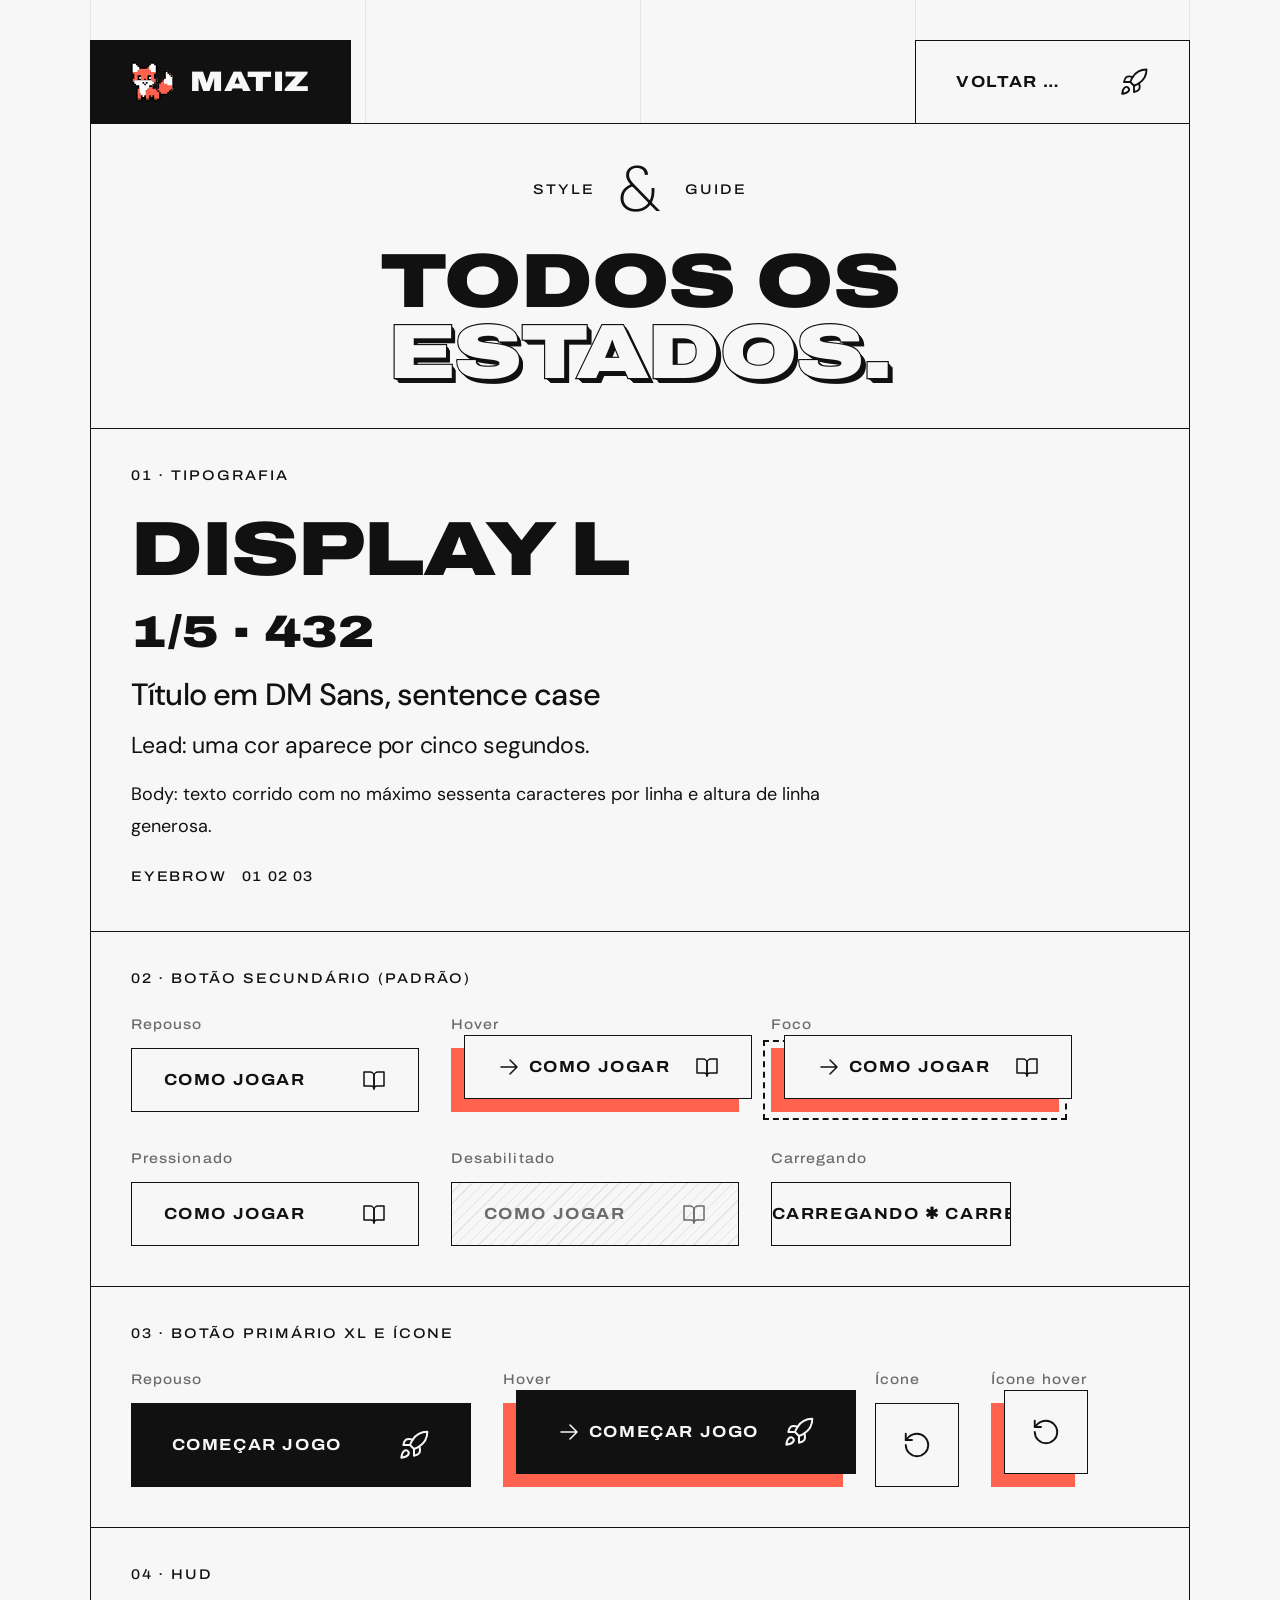
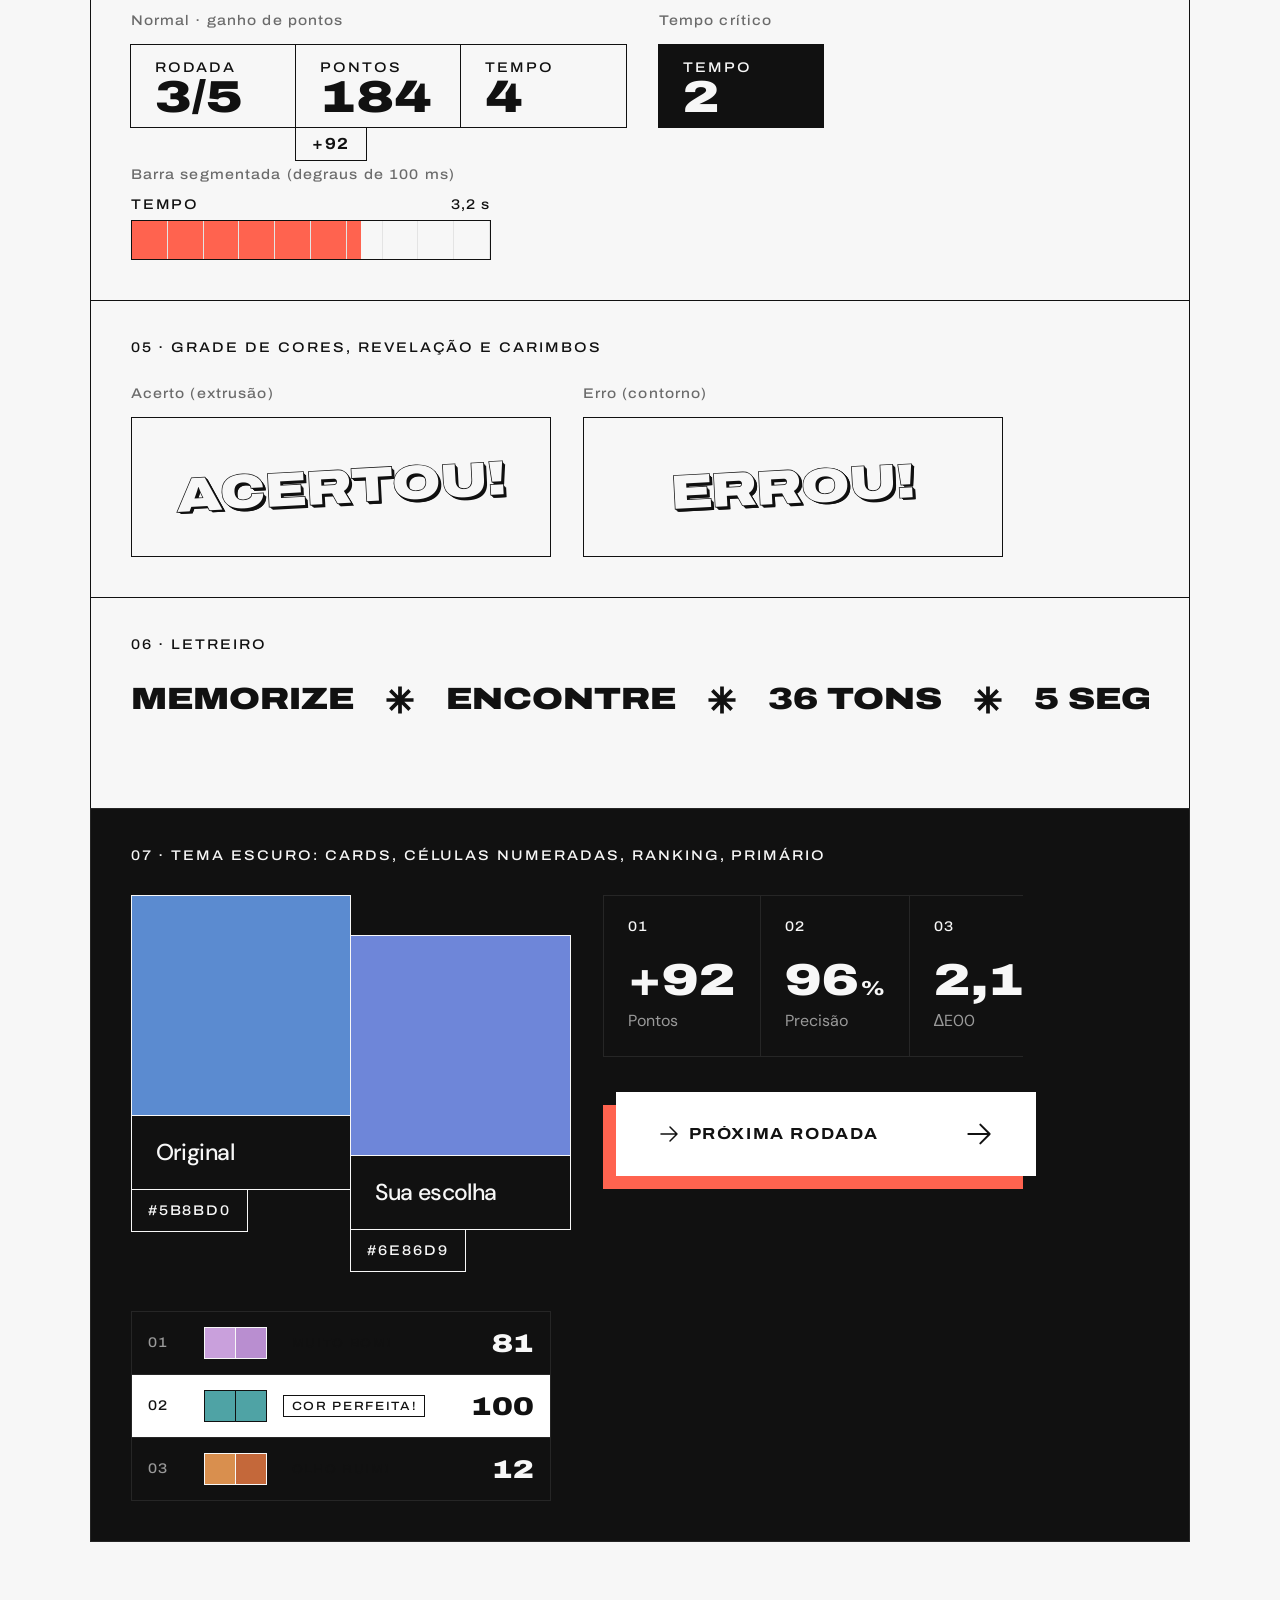
==== commit 73f7f236: "Fonte display: Array (matriz de pontos) via CDN da Fontshare - Pesos 800/900 da "Matiz Display" usam" ====
--- a/styleguide.html
+++ b/styleguide.html
@@ -7,6 +7,7 @@
   <link rel="icon" href="favicon.svg" type="image/svg+xml">
   <link rel="icon" href="img/favicon-32.png" type="image/png" sizes="32x32">
   <link rel="apple-touch-icon" href="img/apple-touch-icon.png">
+  <link rel="preconnect" href="https://cdn.fontshare.com" crossorigin>
   <link rel="stylesheet" href="css/fonts.css">
   <link rel="stylesheet" href="css/tokens.css">
   <link rel="stylesheet" href="styles.css">
--- a/css/fonts.css
+++ b/css/fonts.css
@@ -8,3 +8,16 @@
 @font-face { font-family: "DM Sans Local"; src: url("../fonts/dmsans-extralight.woff2") format("woff2"); font-weight: 200; font-display: swap; }
 @font-face { font-family: "DM Sans Local"; src: url("../fonts/dmsans-regular.woff2") format("woff2"); font-weight: 400; font-display: swap; }
 @font-face { font-family: "DM Sans Local"; src: url("../fonts/dmsans-medium.woff2") format("woff2"); font-weight: 500; font-display: swap; }
+
+/* "Matiz Display": família composta.
+   500/700 (rótulos, botões, eyebrows) → Archivo semi-expandida (local, OFL).
+   800 → Array Semibold · 900 → Array Bold: matriz de pontos da Indian Type Foundry,
+   carregada do CDN oficial da Fontshare (ITF Free Font License). Os arquivos não ficam
+   neste repositório. Se o CDN falhar, cai para a Archivo.
+   size-adjust 110% iguala a altura das maiúsculas (Array 0,625em vs Archivo 0,686em). */
+@font-face { font-family: "Matiz Display"; src: url("../fonts/archivo-semiexp-medium.woff2") format("woff2"); font-weight: 500; font-display: swap; }
+@font-face { font-family: "Matiz Display"; src: url("../fonts/archivo-semiexp-bold.woff2") format("woff2"); font-weight: 700; font-display: swap; }
+@font-face { font-family: "Matiz Display"; src: url("https://cdn.fontshare.com/wf/CASMZPM4VVUC7LKMFQX5SR6SI2NXI6WK/JAJOL32XMCA7KL72O3CN6EMCO3THGWPV/N2P4YTB27O7OQQY6FVFUL232EUHLL7SR.woff2") format("woff2"); font-weight: 800; font-display: swap; size-adjust: 110%; }
+@font-face { font-family: "Matiz Display"; src: url("https://cdn.fontshare.com/wf/UPIFVAOR6LZHAYRMF2C77WE3FN5BLNEC/INIDOMS2AGMFQXDWKOC6LOTPXKPZEIHL/2RWR7WKM4ZCDU656OKUXMQXLJH4H3EJD.woff2") format("woff2"); font-weight: 900; font-display: swap; size-adjust: 110%; }
+/* quando a Array não carrega, os pesos 800/900 usam a Archivo larga */
+@font-face { font-family: "Matiz Display Fallback"; src: url("../fonts/archivo-expanded-black.woff2") format("woff2"); font-weight: 800 900; font-display: swap; }
--- a/css/tokens.css
+++ b/css/tokens.css
@@ -38,6 +38,7 @@
 
   /* Cor primária: barra de tempo e slot revelado no hover dos botões */
   --primary: #FF634F;
+  --primary-dark: #E93820; /* hsl(7, 82%, 52%) — primária mais escura */
 
   /* Feedback: acerto, perto, erro */
   --hit: #4FC484;
@@ -57,7 +58,7 @@
   --hatch-strong: repeating-linear-gradient(-45deg, transparent 0 6px, var(--ink) 6px 7.5px);
 
   /* Tipografia */
-  --font-display: "Archivo Wide", "Arial Black", sans-serif;
+  --font-display: "Matiz Display", "Matiz Display Fallback", "Archivo Wide", "Arial Black", sans-serif;
   --font-body: "DM Sans Local", "Helvetica Neue", Arial, sans-serif;
 
   --fs-display-xl: clamp(3.5rem, 8vw, 8rem);
--- a/styles.css
+++ b/styles.css
@@ -193,7 +193,7 @@
   justify-content: space-between;
   /* o texto desliza var(--arrow-shift) no hover: o espaço até o ícone já
      reserva esse deslocamento, então texto e ícone nunca se encostam */
-  gap: calc(var(--s-4) + var(--arrow-shift));
+  gap: var(--s-4);
   min-width: 0;
   padding: 0 var(--s-5);
   background: var(--surface);
@@ -787,7 +787,6 @@
 [data-tier="good"] { --tier: var(--near); }
 [data-tier="bad"] { --tier: var(--miss); }
 
-body[data-view="memorize"] body[data-view="memorize"] 
 /* hero: "COR?" troca de cor em degraus, sem gradiente */
 .hero .t-extrude { animation: cor-cycle 8.4s steps(1) infinite; }
 @keyframes cor-cycle {
@@ -883,8 +882,8 @@
   margin: 0;
 }
 .hero-kicker {
-  font-family: var(--font-display);
-  font-weight: 800;
+  font-family: var(--font-body);
+  font-weight: 500;
   font-size: clamp(1.125rem, 2vw, 1.875rem);
   line-height: 1.15;
   letter-spacing: .01em;
@@ -1004,3 +1003,72 @@
 /* Logo: raposa em pixel art (img/matiz-logo.svg) */
 .logo-img { display: block; height: 40px; width: auto; flex: none; }
 @media (max-width: 767px) { .logo-img { height: 30px; } }
+
+/* folga extra para o texto deslizar só onde existe hover (mouse); no toque
+   o texto fica parado e a folga empurrava o ícone para fora do botão */
+@media (hover: hover) {
+  .btn__panel { gap: calc(var(--s-4) + var(--arrow-shift)); }
+}
+.btn__icon { flex: none; }
+.btn__text { min-width: 0; overflow: hidden; text-overflow: ellipsis; }
+
+/* ==========================================================================
+   Tela final compacta: ranking das cores na primeira dobra (< 800px)
+   ========================================================================== */
+.view-final .modal-copy > .pair { display: none; }
+.view-final .modal-copy { gap: var(--s-4); }
+.view-final .total { font-size: clamp(4rem, 7vw, 6.5rem); }
+.view-final .rank { font-size: clamp(1.25rem, 1.8vw, 1.75rem); }
+.view-final .numbered > div { padding: var(--s-3); gap: var(--s-1); }
+.view-final .numbered dd { margin-top: var(--s-1); font-size: clamp(1.5rem, 2.2vw, 2.25rem); }
+.view-final .numbered .meta { display: none; }
+.view-final .btn-xl { min-height: var(--cell-sm); }
+.view-final .btn-xl .btn__icon { width: 26px; height: 26px; }
+.view-final .ranking li { min-height: 56px; }
+
+@media (max-width: 767px) {
+  /* ordem: placar → classificação → números → ranking → jogar novamente */
+  .view-final .modal { gap: 0; }
+  .view-final .modal-copy { display: contents; }
+  .view-final .total { order: 1; margin: var(--s-4) var(--s-4) 0; display: flex; align-items: baseline; font-size: 4rem; }
+  .view-final .rank { order: 2; margin: var(--s-2) var(--s-4) 0; font-size: 1.25rem; max-width: none; }
+  .view-final .numbered { order: 3; margin: var(--s-3) var(--s-4) 0; width: auto; }
+  .view-final .numbered > div { padding: var(--s-2) var(--s-3); gap: 2px; }
+  .view-final .numbered dd { margin: 0; font-size: 1.5rem; }
+  .view-final .numbered dt { font-size: .75rem; white-space: nowrap; overflow: visible; }
+  .view-final .ranking { order: 4; border-top: 0; padding: var(--s-3) var(--s-4) 0; }
+  .view-final .ranking li { min-height: 46px; }
+  .view-final .ranking .stat { font-size: 1.375rem; }
+  .view-final .modal-copy .btn { order: 5; margin: var(--s-3) var(--s-4) var(--s-4); width: auto; }
+}
+
+/* botões no celular: rótulo inteiro, sem reticências */
+@media (max-width: 767px) {
+  .btn { letter-spacing: .06em; }
+  .btn-xl .btn__panel, .view-final .btn .btn__panel { padding: 0 var(--s-4); gap: var(--s-3); }
+  .btn__text { overflow: visible; }
+}
+@media (max-width: 374px) {
+  .btn { font-size: .8125rem; letter-spacing: .04em; }
+}
+
+/* telas estreitas: o botão levanta no hover, mas sem seta nem deslize do texto
+   (não há largura para o texto andar sem encostar no ícone) */
+@media (max-width: 767px) {
+  .btn__panel { gap: var(--s-3); }
+  .btn .btn__arrow { display: none; }
+  .btn:hover .btn__text, .btn:focus-visible .btn__text, .btn.is-hover .btn__text { transform: none; }
+}
+
+/* Tela final: a faixa intermediária (250–399) usa a primária escura no lugar do amarelo
+   (placar, moldura e slot do botão). As etiquetas por rodada mantêm a cor de cada nível. */
+body[data-view="final"][data-tier="good"] { --tier: var(--primary-dark); }
+body[data-view="final"] .ranking li[data-tier="good"] { --tier: var(--near); }
+
+/* "Como jogar" (célula de 1 coluna): padding menor para caber o rótulo + deslize do hover */
+#btn-howto .btn__panel { padding: 0 var(--s-5); }
+#btn-howto .btn__arrow { left: var(--s-5); }
+@media (min-width: 768px) {
+  #btn-howto { width: auto; min-width: calc(100% / var(--cols)); }
+  #btn-howto .btn__text { overflow: visible; }
+}
